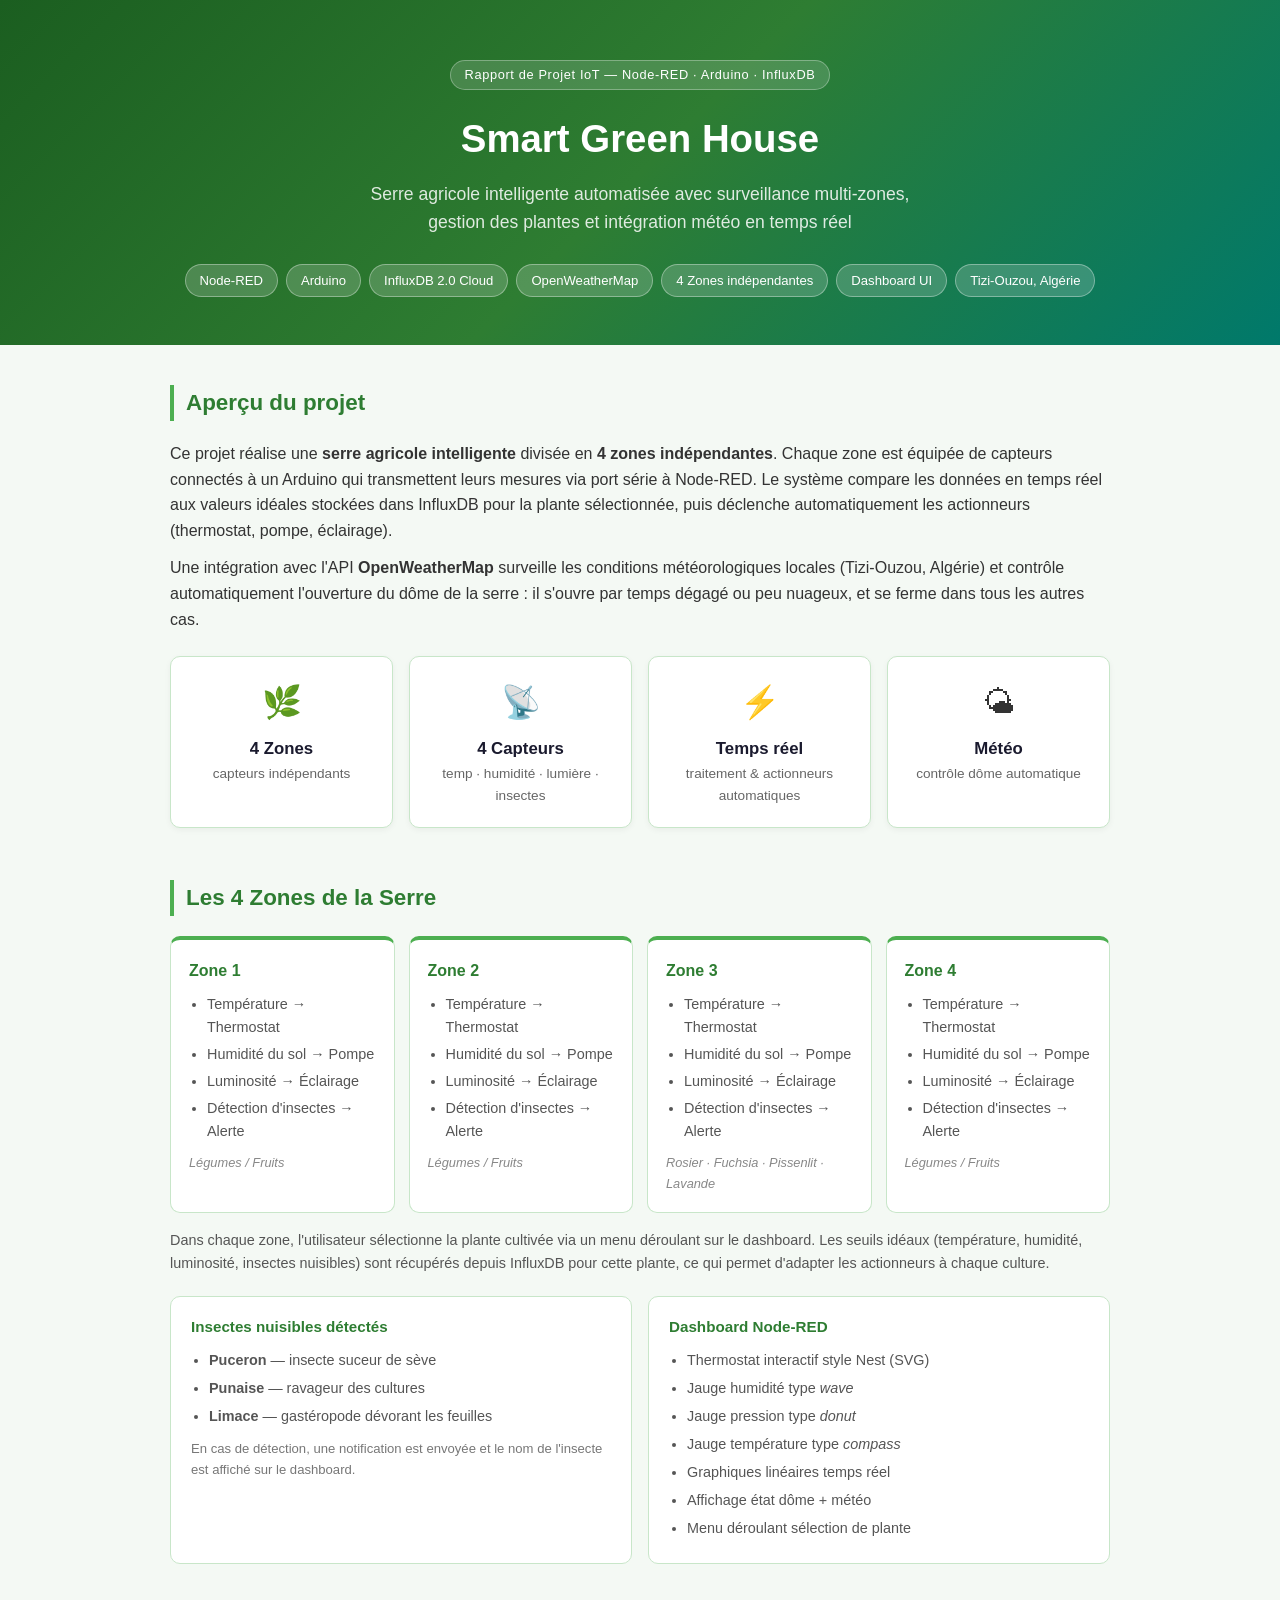
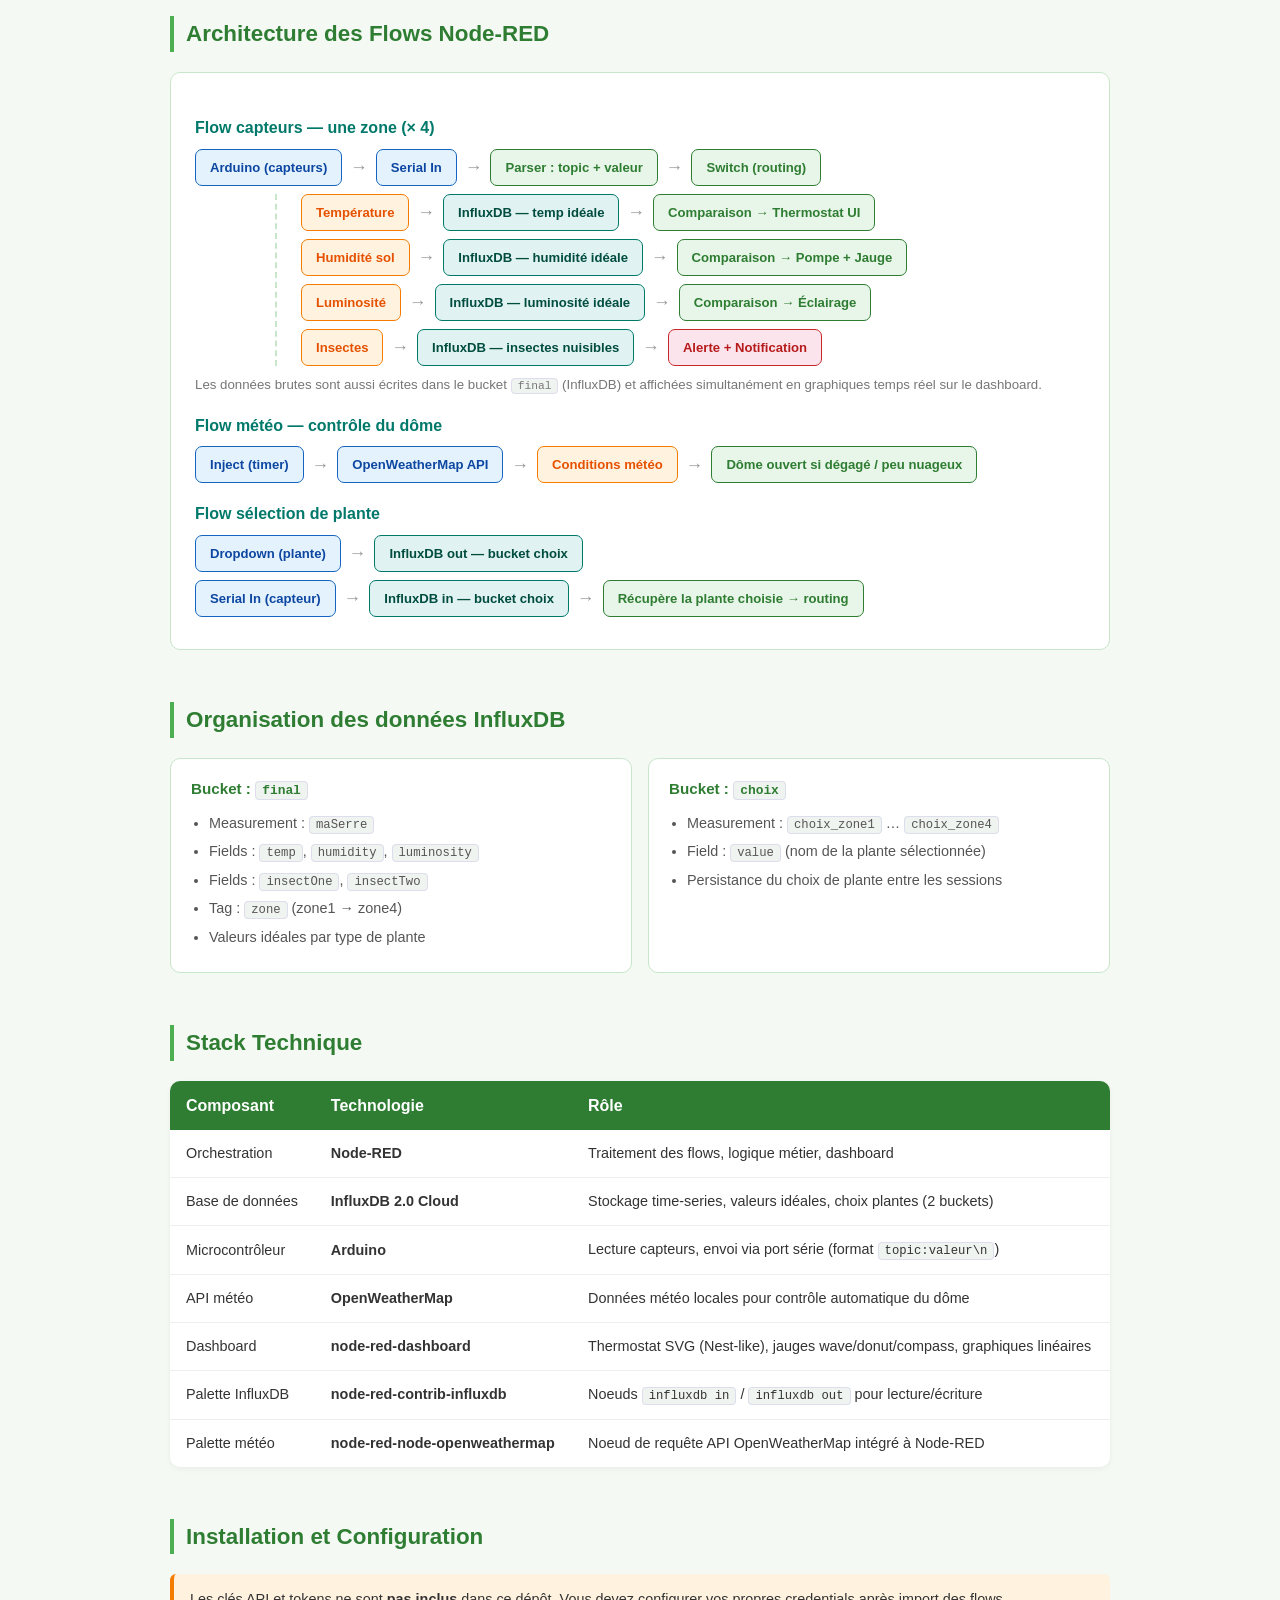
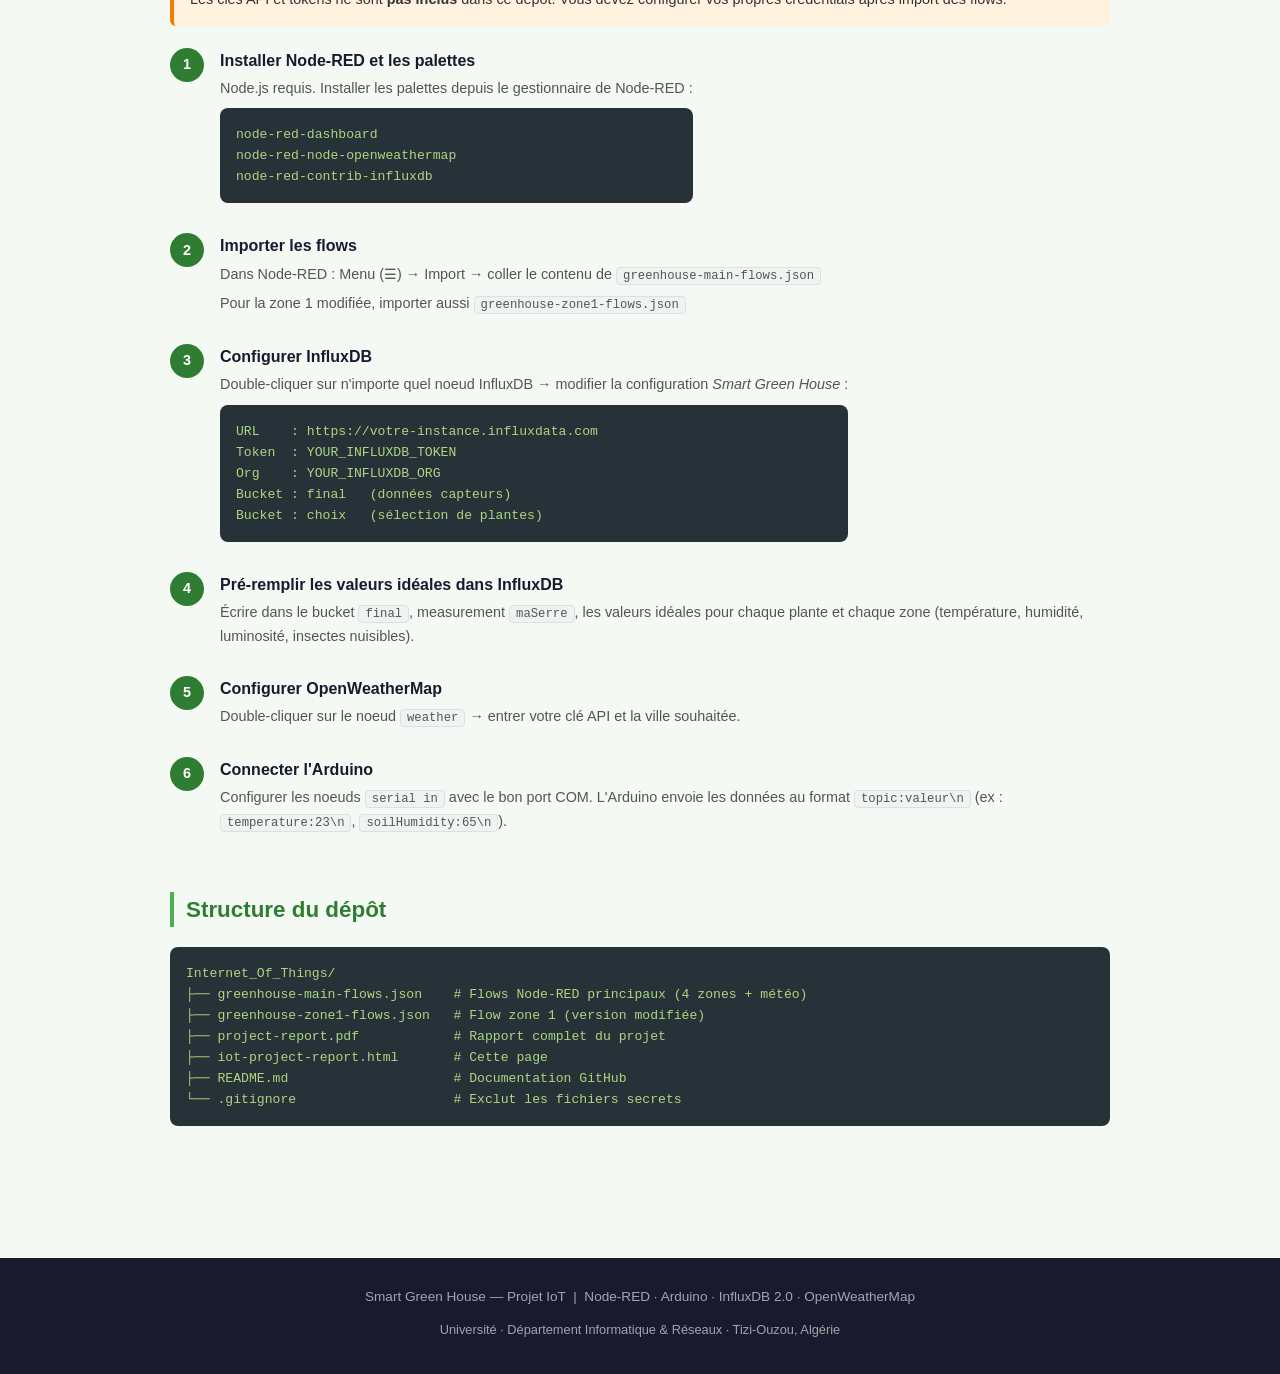
==== public/repports/iot-project-report.html @ a42345d1 "Modified the projects" ====
<!DOCTYPE html>
<html lang="fr">
<head>
  <meta charset="UTF-8" />
  <meta name="viewport" content="width=device-width, initial-scale=1.0" />
  <title>Smart Green House — Rapport de Projet IoT</title>
  <style>
    :root {
      --green:       #2e7d32;
      --green-light: #4caf50;
      --green-pale:  #e8f5e9;
      --dark:        #1a1a2e;
      --text:        #333;
      --card-bg:     #fff;
      --border:      #c8e6c9;
      --accent:      #00796b;
    }
    * { box-sizing: border-box; margin: 0; padding: 0; }
    body {
      font-family: 'Segoe UI', sans-serif;
      background: #f4f9f4;
      color: var(--text);
      line-height: 1.6;
    }

    /* ── HERO ── */
    header {
      background: linear-gradient(135deg, #1b5e20 0%, #2e7d32 50%, #00796b 100%);
      color: #fff;
      padding: 60px 24px 48px;
      text-align: center;
    }
    header .badge {
      display: inline-block;
      background: rgba(255,255,255,.15);
      border: 1px solid rgba(255,255,255,.3);
      padding: 4px 14px;
      border-radius: 20px;
      font-size: .8rem;
      letter-spacing: .05em;
      margin-bottom: 18px;
    }
    header h1 { font-size: 2.4rem; font-weight: 700; margin-bottom: 10px; }
    header p  { font-size: 1.1rem; opacity: .85; max-width: 580px; margin: 0 auto 28px; }
    .tag-row { display: flex; flex-wrap: wrap; gap: 8px; justify-content: center; }
    .tag {
      background: rgba(255,255,255,.18);
      border: 1px solid rgba(255,255,255,.35);
      padding: 5px 14px;
      border-radius: 20px;
      font-size: .82rem;
    }

    /* ── LAYOUT ── */
    main { max-width: 980px; margin: 0 auto; padding: 40px 20px 80px; }
    section { margin-bottom: 52px; }
    h2 {
      font-size: 1.4rem;
      color: var(--green);
      border-left: 4px solid var(--green-light);
      padding-left: 12px;
      margin-bottom: 20px;
    }
    h3 { color: var(--accent); margin: 18px 0 8px; font-size: 1rem; }
    p  { margin-bottom: 12px; }
    code {
      background: #f0f4f0;
      border: 1px solid #dde;
      border-radius: 4px;
      padding: 1px 6px;
      font-size: .85em;
      font-family: 'Consolas', monospace;
    }

    /* ── CARDS ── */
    .card-grid {
      display: grid;
      grid-template-columns: repeat(auto-fit, minmax(200px, 1fr));
      gap: 16px;
    }
    .card {
      background: var(--card-bg);
      border: 1px solid var(--border);
      border-radius: 10px;
      padding: 20px 16px;
      text-align: center;
      box-shadow: 0 2px 6px rgba(0,0,0,.05);
    }
    .card .icon  { font-size: 2rem; margin-bottom: 8px; }
    .card .label { font-size: .85rem; color: #666; }
    .card .value { font-size: 1.05rem; font-weight: 600; color: var(--dark); }

    /* ── ZONES ── */
    .zone-grid {
      display: grid;
      grid-template-columns: repeat(auto-fit, minmax(210px, 1fr));
      gap: 14px;
    }
    .zone {
      background: var(--card-bg);
      border: 1px solid var(--border);
      border-radius: 10px;
      padding: 18px;
      border-top: 4px solid var(--green-light);
    }
    .zone h4 { color: var(--green); margin-bottom: 10px; font-size: 1rem; }
    .zone ul  { padding-left: 18px; font-size: .9rem; color: #555; }
    .zone li  { margin-bottom: 4px; }
    .zone .plants {
      margin-top: 10px;
      font-size: .8rem;
      color: #888;
      font-style: italic;
    }

    /* ── TWO-COL ── */
    .two-col {
      display: grid;
      grid-template-columns: 1fr 1fr;
      gap: 16px;
    }
    @media (max-width: 620px) { .two-col { grid-template-columns: 1fr; } }

    /* ── INFO BOX ── */
    .info-box {
      background: var(--card-bg);
      border: 1px solid var(--border);
      border-radius: 10px;
      padding: 18px 20px;
    }
    .info-box h4 { color: var(--green); margin-bottom: 10px; font-size: .95rem; font-weight: 700; }
    .info-box ul  { padding-left: 18px; font-size: .9rem; color: #555; }
    .info-box li  { margin-bottom: 5px; }

    /* ── TECH TABLE ── */
    table {
      width: 100%;
      border-collapse: collapse;
      background: var(--card-bg);
      border-radius: 10px;
      overflow: hidden;
      box-shadow: 0 2px 6px rgba(0,0,0,.05);
    }
    th {
      background: var(--green);
      color: #fff;
      padding: 12px 16px;
      text-align: left;
      font-weight: 600;
    }
    td { padding: 12px 16px; border-bottom: 1px solid #eee; font-size: .9rem; }
    tr:last-child td { border-bottom: none; }
    tr:hover td { background: var(--green-pale); }

    /* ── FLOW DIAGRAM ── */
    .flow {
      background: var(--card-bg);
      border: 1px solid var(--border);
      border-radius: 10px;
      padding: 24px;
      overflow-x: auto;
    }
    .flow-row {
      display: flex;
      align-items: center;
      margin-bottom: 8px;
      flex-wrap: wrap;
      gap: 0;
    }
    .flow-box {
      background: var(--green-pale);
      border: 1.5px solid var(--green);
      border-radius: 7px;
      padding: 7px 14px;
      font-size: .82rem;
      font-weight: 600;
      color: var(--green);
      white-space: nowrap;
    }
    .flow-box.orange { background: #fff3e0; border-color: #f57c00; color: #e65100; }
    .flow-box.blue   { background: #e3f2fd; border-color: #1565c0; color: #0d47a1; }
    .flow-box.teal   { background: #e0f2f1; border-color: #00796b; color: #004d40; }
    .flow-box.red    { background: #fce4ec; border-color: #c62828; color: #b71c1c; }
    .arrow { padding: 0 8px; color: #999; font-size: 1.1rem; }
    .branch-block {
      padding-left: 24px;
      border-left: 2px dashed #c8e6c9;
      margin: 6px 0 6px 80px;
    }

    /* ── SETUP STEPS ── */
    .steps { }
    .step {
      display: flex;
      gap: 16px;
      margin-bottom: 22px;
      align-items: flex-start;
    }
    .step-num {
      background: var(--green);
      color: #fff;
      min-width: 34px;
      height: 34px;
      border-radius: 50%;
      display: flex;
      align-items: center;
      justify-content: center;
      font-weight: 700;
      font-size: .9rem;
      flex-shrink: 0;
    }
    .step-content h4 { margin-bottom: 4px; color: var(--dark); }
    .step-content p  { font-size: .9rem; color: #555; margin: 0 0 6px; }

    /* ── CODE BLOCK ── */
    pre {
      background: #263238;
      color: #aed581;
      border-radius: 8px;
      padding: 16px;
      font-size: .82rem;
      overflow-x: auto;
      margin: 8px 0;
      font-family: 'Consolas', monospace;
    }

    /* ── ALERT ── */
    .alert {
      background: #fff3e0;
      border-left: 4px solid #f57c00;
      border-radius: 6px;
      padding: 14px 16px;
      font-size: .9rem;
      margin-bottom: 22px;
    }

    /* ── FOOTER ── */
    footer {
      background: var(--dark);
      color: rgba(255,255,255,.6);
      text-align: center;
      padding: 28px;
      font-size: .85rem;
    }
  </style>
</head>
<body>

<!-- ════════════════════ HERO ════════════════════ -->
<header>
  <div class="badge">Rapport de Projet IoT — Node-RED · Arduino · InfluxDB</div>
  <h1>Smart Green House</h1>
  <p>Serre agricole intelligente automatisée avec surveillance multi-zones, gestion des plantes et intégration météo en temps réel</p>
  <div class="tag-row">
    <span class="tag">Node-RED</span>
    <span class="tag">Arduino</span>
    <span class="tag">InfluxDB 2.0 Cloud</span>
    <span class="tag">OpenWeatherMap</span>
    <span class="tag">4 Zones indépendantes</span>
    <span class="tag">Dashboard UI</span>
    <span class="tag">Tizi-Ouzou, Algérie</span>
  </div>
</header>

<main>

  <!-- ════════════════════ APERÇU ════════════════════ -->
  <section>
    <h2>Aperçu du projet</h2>
    <p>
      Ce projet réalise une <strong>serre agricole intelligente</strong> divisée en <strong>4 zones indépendantes</strong>.
      Chaque zone est équipée de capteurs connectés à un Arduino qui transmettent leurs mesures via port série à Node-RED.
      Le système compare les données en temps réel aux valeurs idéales stockées dans InfluxDB pour la plante sélectionnée,
      puis déclenche automatiquement les actionneurs (thermostat, pompe, éclairage).
    </p>
    <p>
      Une intégration avec l'API <strong>OpenWeatherMap</strong> surveille les conditions météorologiques locales
      (Tizi-Ouzou, Algérie) et contrôle automatiquement l'ouverture du dôme de la serre :
      il s'ouvre par temps dégagé ou peu nuageux, et se ferme dans tous les autres cas.
    </p>

    <div class="card-grid" style="margin-top:24px">
      <div class="card">
        <div class="icon">🌿</div>
        <div class="value">4 Zones</div>
        <div class="label">capteurs indépendants</div>
      </div>
      <div class="card">
        <div class="icon">📡</div>
        <div class="value">4 Capteurs</div>
        <div class="label">temp · humidité · lumière · insectes</div>
      </div>
      <div class="card">
        <div class="icon">⚡</div>
        <div class="value">Temps réel</div>
        <div class="label">traitement & actionneurs automatiques</div>
      </div>
      <div class="card">
        <div class="icon">🌤</div>
        <div class="value">Météo</div>
        <div class="label">contrôle dôme automatique</div>
      </div>
    </div>
  </section>

  <!-- ════════════════════ ZONES ════════════════════ -->
  <section>
    <h2>Les 4 Zones de la Serre</h2>
    <div class="zone-grid">
      <div class="zone">
        <h4>Zone 1</h4>
        <ul>
          <li>Température → Thermostat</li>
          <li>Humidité du sol → Pompe</li>
          <li>Luminosité → Éclairage</li>
          <li>Détection d'insectes → Alerte</li>
        </ul>
        <div class="plants">Légumes / Fruits</div>
      </div>
      <div class="zone">
        <h4>Zone 2</h4>
        <ul>
          <li>Température → Thermostat</li>
          <li>Humidité du sol → Pompe</li>
          <li>Luminosité → Éclairage</li>
          <li>Détection d'insectes → Alerte</li>
        </ul>
        <div class="plants">Légumes / Fruits</div>
      </div>
      <div class="zone">
        <h4>Zone 3</h4>
        <ul>
          <li>Température → Thermostat</li>
          <li>Humidité du sol → Pompe</li>
          <li>Luminosité → Éclairage</li>
          <li>Détection d'insectes → Alerte</li>
        </ul>
        <div class="plants">Rosier · Fuchsia · Pissenlit · Lavande</div>
      </div>
      <div class="zone">
        <h4>Zone 4</h4>
        <ul>
          <li>Température → Thermostat</li>
          <li>Humidité du sol → Pompe</li>
          <li>Luminosité → Éclairage</li>
          <li>Détection d'insectes → Alerte</li>
        </ul>
        <div class="plants">Légumes / Fruits</div>
      </div>
    </div>
    <p style="margin-top:16px; font-size:.9rem; color:#555;">
      Dans chaque zone, l'utilisateur sélectionne la plante cultivée via un menu déroulant sur le dashboard.
      Les seuils idéaux (température, humidité, luminosité, insectes nuisibles) sont récupérés depuis
      InfluxDB pour cette plante, ce qui permet d'adapter les actionneurs à chaque culture.
    </p>

    <!-- Insectes + Dashboard -->
    <div class="two-col" style="margin-top:20px">
      <div class="info-box">
        <h4>Insectes nuisibles détectés</h4>
        <ul>
          <li><strong>Puceron</strong> — insecte suceur de sève</li>
          <li><strong>Punaise</strong> — ravageur des cultures</li>
          <li><strong>Limace</strong> — gastéropode dévorant les feuilles</li>
        </ul>
        <p style="margin-top:10px; font-size:.82rem; color:#777;">
          En cas de détection, une notification est envoyée et le nom de l'insecte est affiché sur le dashboard.
        </p>
      </div>
      <div class="info-box">
        <h4>Dashboard Node-RED</h4>
        <ul>
          <li>Thermostat interactif style Nest (SVG)</li>
          <li>Jauge humidité type <em>wave</em></li>
          <li>Jauge pression type <em>donut</em></li>
          <li>Jauge température type <em>compass</em></li>
          <li>Graphiques linéaires temps réel</li>
          <li>Affichage état dôme + météo</li>
          <li>Menu déroulant sélection de plante</li>
        </ul>
      </div>
    </div>
  </section>

  <!-- ════════════════════ ARCHITECTURE ════════════════════ -->
  <section>
    <h2>Architecture des Flows Node-RED</h2>
    <div class="flow">

      <h3>Flow capteurs — une zone (× 4)</h3>
      <div class="flow-row">
        <div class="flow-box blue">Arduino (capteurs)</div>
        <span class="arrow">→</span>
        <div class="flow-box blue">Serial In</div>
        <span class="arrow">→</span>
        <div class="flow-box">Parser : topic + valeur</div>
        <span class="arrow">→</span>
        <div class="flow-box">Switch (routing)</div>
      </div>

      <div class="branch-block">
        <div class="flow-row">
          <div class="flow-box orange">Température</div>
          <span class="arrow">→</span>
          <div class="flow-box teal">InfluxDB — temp idéale</div>
          <span class="arrow">→</span>
          <div class="flow-box">Comparaison → Thermostat UI</div>
        </div>
        <div class="flow-row">
          <div class="flow-box orange">Humidité sol</div>
          <span class="arrow">→</span>
          <div class="flow-box teal">InfluxDB — humidité idéale</div>
          <span class="arrow">→</span>
          <div class="flow-box">Comparaison → Pompe + Jauge</div>
        </div>
        <div class="flow-row">
          <div class="flow-box orange">Luminosité</div>
          <span class="arrow">→</span>
          <div class="flow-box teal">InfluxDB — luminosité idéale</div>
          <span class="arrow">→</span>
          <div class="flow-box">Comparaison → Éclairage</div>
        </div>
        <div class="flow-row">
          <div class="flow-box orange">Insectes</div>
          <span class="arrow">→</span>
          <div class="flow-box teal">InfluxDB — insectes nuisibles</div>
          <span class="arrow">→</span>
          <div class="flow-box red">Alerte + Notification</div>
        </div>
      </div>

      <p style="font-size:.83rem; color:#777; margin: 8px 0 18px 0;">
        Les données brutes sont aussi écrites dans le bucket <code>final</code> (InfluxDB) et affichées
        simultanément en graphiques temps réel sur le dashboard.
      </p>

      <h3>Flow météo — contrôle du dôme</h3>
      <div class="flow-row">
        <div class="flow-box blue">Inject (timer)</div>
        <span class="arrow">→</span>
        <div class="flow-box blue">OpenWeatherMap API</div>
        <span class="arrow">→</span>
        <div class="flow-box orange">Conditions météo</div>
        <span class="arrow">→</span>
        <div class="flow-box">Dôme ouvert si dégagé / peu nuageux</div>
      </div>

      <h3 style="margin-top:18px">Flow sélection de plante</h3>
      <div class="flow-row">
        <div class="flow-box blue">Dropdown (plante)</div>
        <span class="arrow">→</span>
        <div class="flow-box teal">InfluxDB out — bucket choix</div>
      </div>
      <div class="flow-row" style="margin-top:6px">
        <div class="flow-box blue">Serial In (capteur)</div>
        <span class="arrow">→</span>
        <div class="flow-box teal">InfluxDB in — bucket choix</div>
        <span class="arrow">→</span>
        <div class="flow-box">Récupère la plante choisie → routing</div>
      </div>
    </div>
  </section>

  <!-- ════════════════════ INFLUXDB ════════════════════ -->
  <section>
    <h2>Organisation des données InfluxDB</h2>
    <div class="two-col">
      <div class="info-box">
        <h4>Bucket : <code>final</code></h4>
        <ul>
          <li>Measurement : <code>maSerre</code></li>
          <li>Fields : <code>temp</code>, <code>humidity</code>, <code>luminosity</code></li>
          <li>Fields : <code>insectOne</code>, <code>insectTwo</code></li>
          <li>Tag : <code>zone</code> (zone1 → zone4)</li>
          <li>Valeurs idéales par type de plante</li>
        </ul>
      </div>
      <div class="info-box">
        <h4>Bucket : <code>choix</code></h4>
        <ul>
          <li>Measurement : <code>choix_zone1</code> … <code>choix_zone4</code></li>
          <li>Field : <code>value</code> (nom de la plante sélectionnée)</li>
          <li>Persistance du choix de plante entre les sessions</li>
        </ul>
      </div>
    </div>
  </section>

  <!-- ════════════════════ STACK ════════════════════ -->
  <section>
    <h2>Stack Technique</h2>
    <table>
      <thead>
        <tr><th>Composant</th><th>Technologie</th><th>Rôle</th></tr>
      </thead>
      <tbody>
        <tr>
          <td>Orchestration</td>
          <td><strong>Node-RED</strong></td>
          <td>Traitement des flows, logique métier, dashboard</td>
        </tr>
        <tr>
          <td>Base de données</td>
          <td><strong>InfluxDB 2.0 Cloud</strong></td>
          <td>Stockage time-series, valeurs idéales, choix plantes (2 buckets)</td>
        </tr>
        <tr>
          <td>Microcontrôleur</td>
          <td><strong>Arduino</strong></td>
          <td>Lecture capteurs, envoi via port série (format <code>topic:valeur\n</code>)</td>
        </tr>
        <tr>
          <td>API météo</td>
          <td><strong>OpenWeatherMap</strong></td>
          <td>Données météo locales pour contrôle automatique du dôme</td>
        </tr>
        <tr>
          <td>Dashboard</td>
          <td><strong>node-red-dashboard</strong></td>
          <td>Thermostat SVG (Nest-like), jauges wave/donut/compass, graphiques linéaires</td>
        </tr>
        <tr>
          <td>Palette InfluxDB</td>
          <td><strong>node-red-contrib-influxdb</strong></td>
          <td>Noeuds <code>influxdb in</code> / <code>influxdb out</code> pour lecture/écriture</td>
        </tr>
        <tr>
          <td>Palette météo</td>
          <td><strong>node-red-node-openweathermap</strong></td>
          <td>Noeud de requête API OpenWeatherMap intégré à Node-RED</td>
        </tr>
      </tbody>
    </table>
  </section>

  <!-- ════════════════════ INSTALLATION ════════════════════ -->
  <section>
    <h2>Installation et Configuration</h2>

    <div class="alert">
      Les clés API et tokens ne sont <strong>pas inclus</strong> dans ce dépôt.
      Vous devez configurer vos propres credentials après import des flows.
    </div>

    <div class="steps">
      <div class="step">
        <div class="step-num">1</div>
        <div class="step-content">
          <h4>Installer Node-RED et les palettes</h4>
          <p>Node.js requis. Installer les palettes depuis le gestionnaire de Node-RED :</p>
          <pre>node-red-dashboard
node-red-node-openweathermap
node-red-contrib-influxdb</pre>
        </div>
      </div>
      <div class="step">
        <div class="step-num">2</div>
        <div class="step-content">
          <h4>Importer les flows</h4>
          <p>Dans Node-RED : Menu (☰) → Import → coller le contenu de <code>greenhouse-main-flows.json</code></p>
          <p>Pour la zone 1 modifiée, importer aussi <code>greenhouse-zone1-flows.json</code></p>
        </div>
      </div>
      <div class="step">
        <div class="step-num">3</div>
        <div class="step-content">
          <h4>Configurer InfluxDB</h4>
          <p>Double-cliquer sur n'importe quel noeud InfluxDB → modifier la configuration <em>Smart Green House</em> :</p>
          <pre>URL    : https://votre-instance.influxdata.com
Token  : YOUR_INFLUXDB_TOKEN
Org    : YOUR_INFLUXDB_ORG
Bucket : final   (données capteurs)
Bucket : choix   (sélection de plantes)</pre>
        </div>
      </div>
      <div class="step">
        <div class="step-num">4</div>
        <div class="step-content">
          <h4>Pré-remplir les valeurs idéales dans InfluxDB</h4>
          <p>
            Écrire dans le bucket <code>final</code>, measurement <code>maSerre</code>, les valeurs idéales
            pour chaque plante et chaque zone (température, humidité, luminosité, insectes nuisibles).
          </p>
        </div>
      </div>
      <div class="step">
        <div class="step-num">5</div>
        <div class="step-content">
          <h4>Configurer OpenWeatherMap</h4>
          <p>Double-cliquer sur le noeud <code>weather</code> → entrer votre clé API et la ville souhaitée.</p>
        </div>
      </div>
      <div class="step">
        <div class="step-num">6</div>
        <div class="step-content">
          <h4>Connecter l'Arduino</h4>
          <p>
            Configurer les noeuds <code>serial in</code> avec le bon port COM.
            L'Arduino envoie les données au format <code>topic:valeur\n</code>
            (ex : <code>temperature:23\n</code>, <code>soilHumidity:65\n</code>).
          </p>
        </div>
      </div>
    </div>
  </section>

  <!-- ════════════════════ STRUCTURE ════════════════════ -->
  <section>
    <h2>Structure du dépôt</h2>
    <pre>Internet_Of_Things/
├── greenhouse-main-flows.json    # Flows Node-RED principaux (4 zones + météo)
├── greenhouse-zone1-flows.json   # Flow zone 1 (version modifiée)
├── project-report.pdf            # Rapport complet du projet
├── iot-project-report.html       # Cette page
├── README.md                     # Documentation GitHub
└── .gitignore                    # Exclut les fichiers secrets</pre>
  </section>

</main>

<!-- ════════════════════ FOOTER ════════════════════ -->
<footer>
  <p>Smart Green House — Projet IoT &nbsp;|&nbsp; Node-RED · Arduino · InfluxDB 2.0 · OpenWeatherMap</p>
  <p style="margin-top:6px; font-size:.8rem;">Université · Département Informatique &amp; Réseaux · Tizi-Ouzou, Algérie</p>
</footer>

</body>
</html>
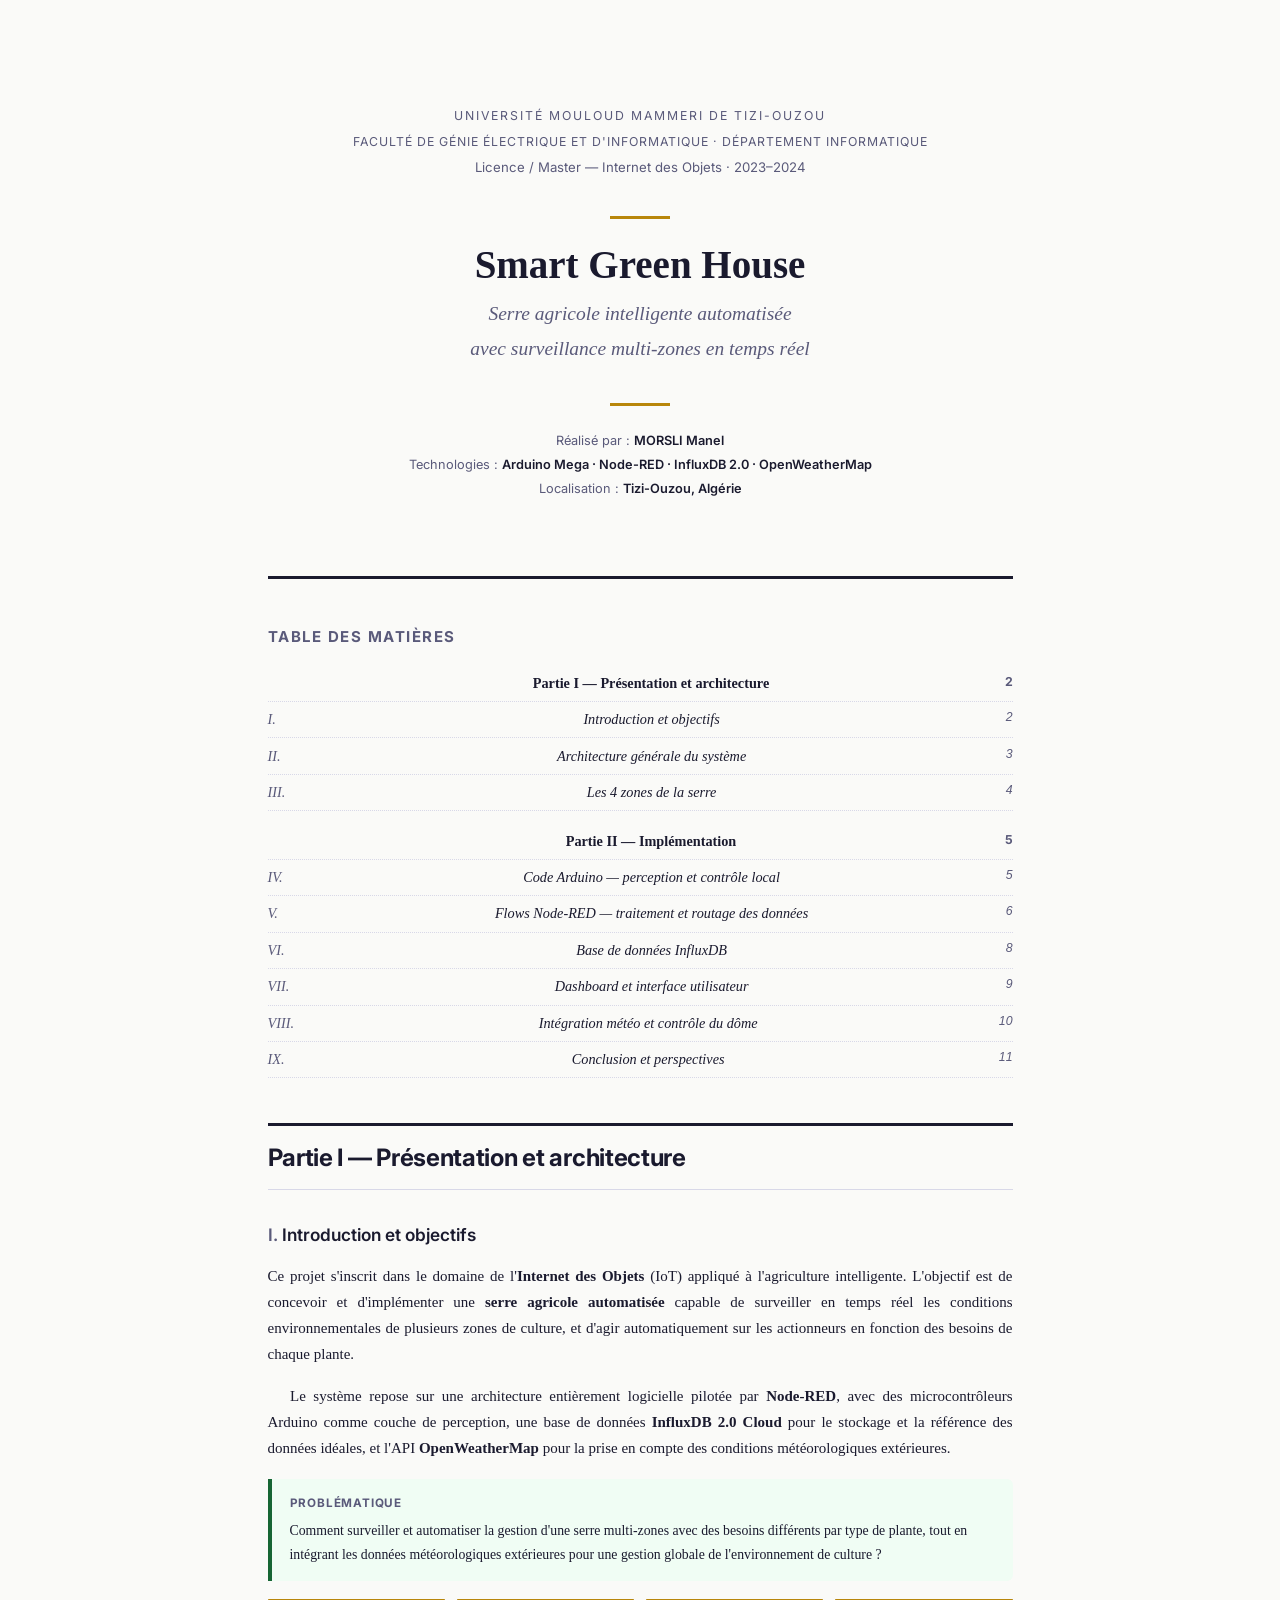
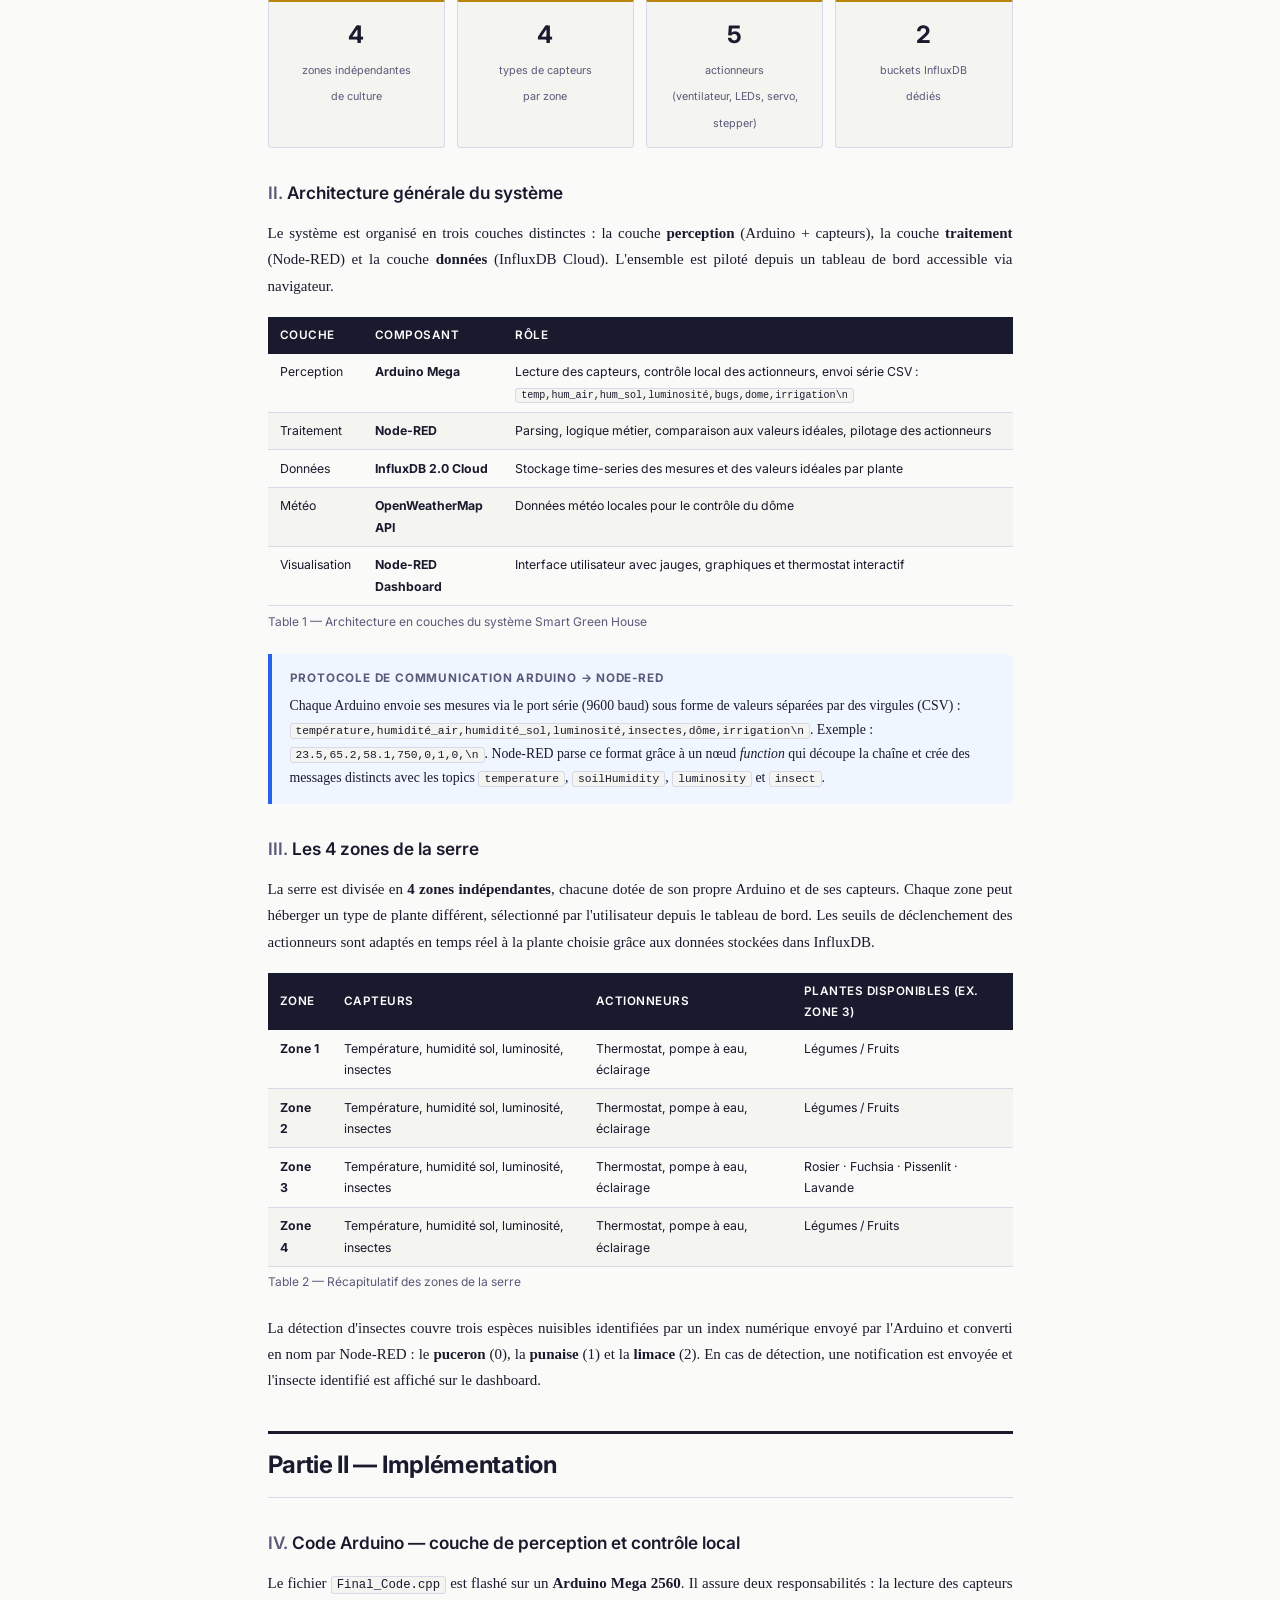
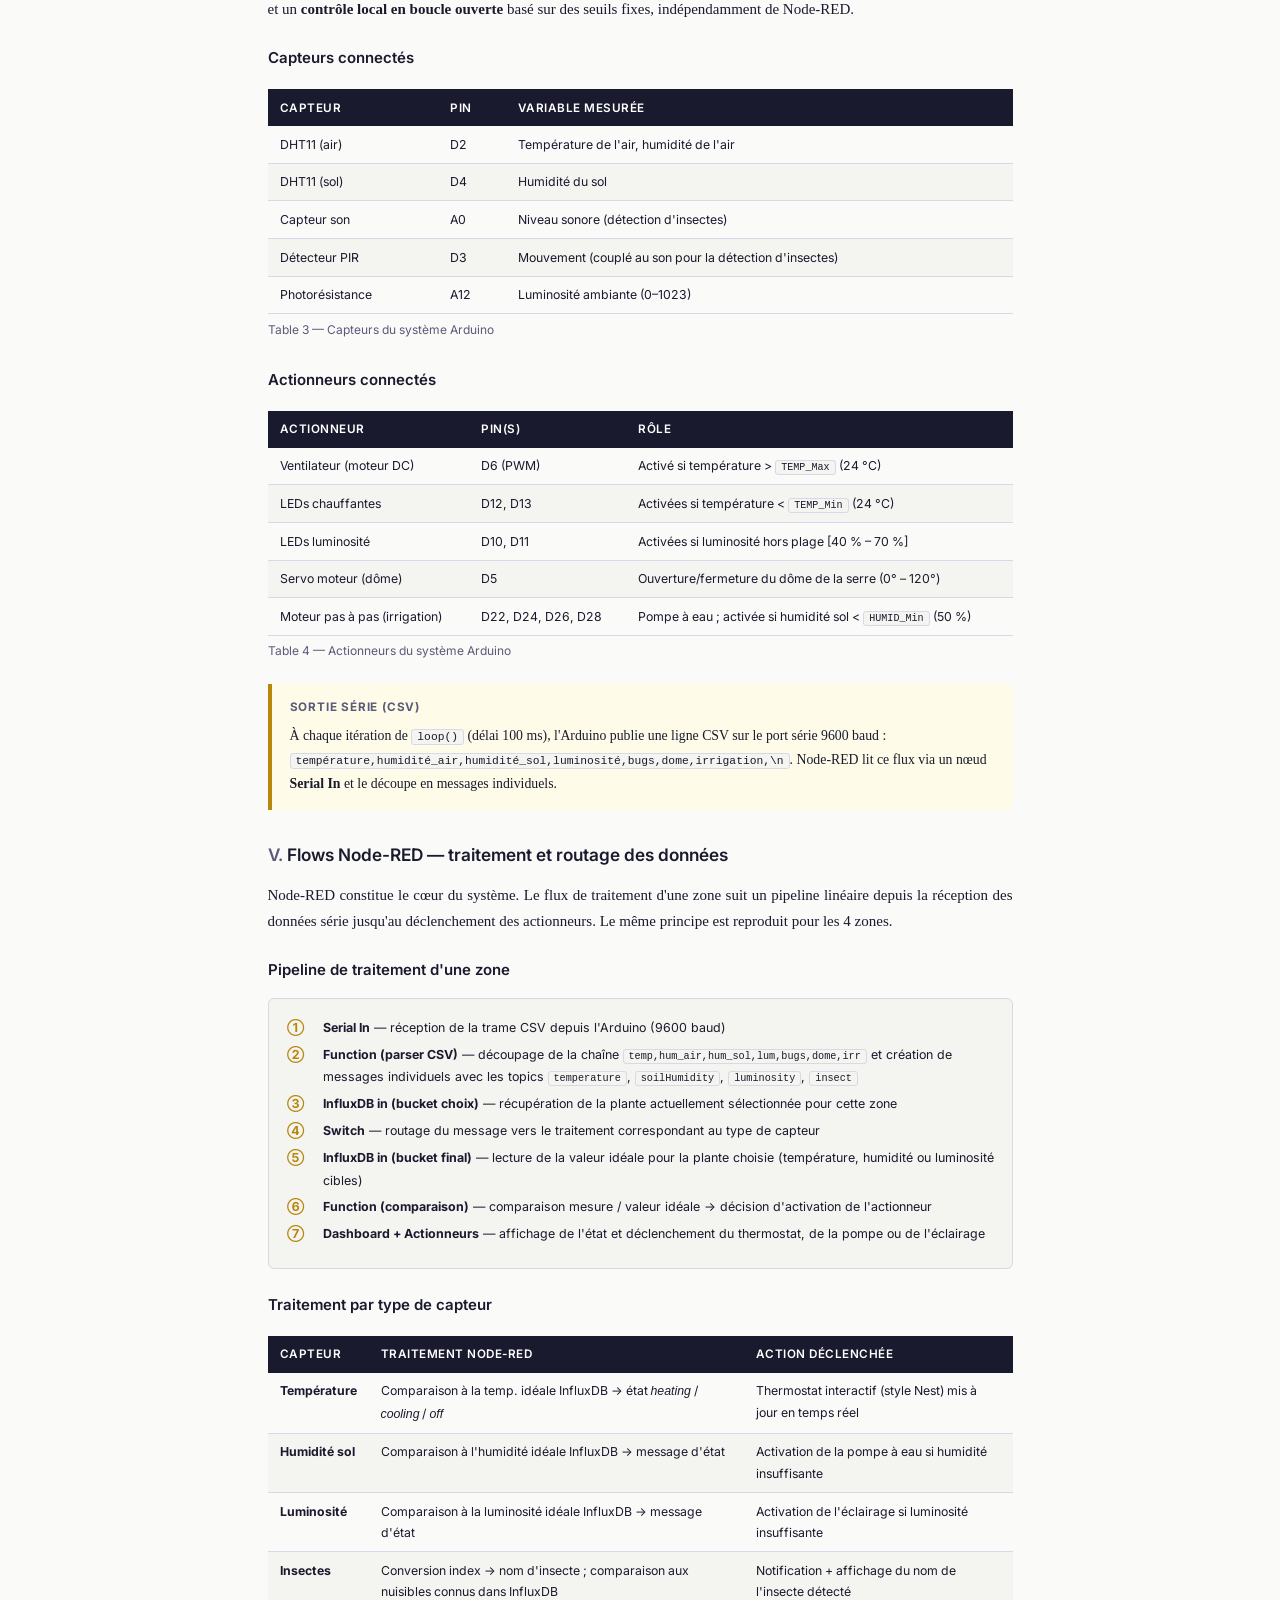
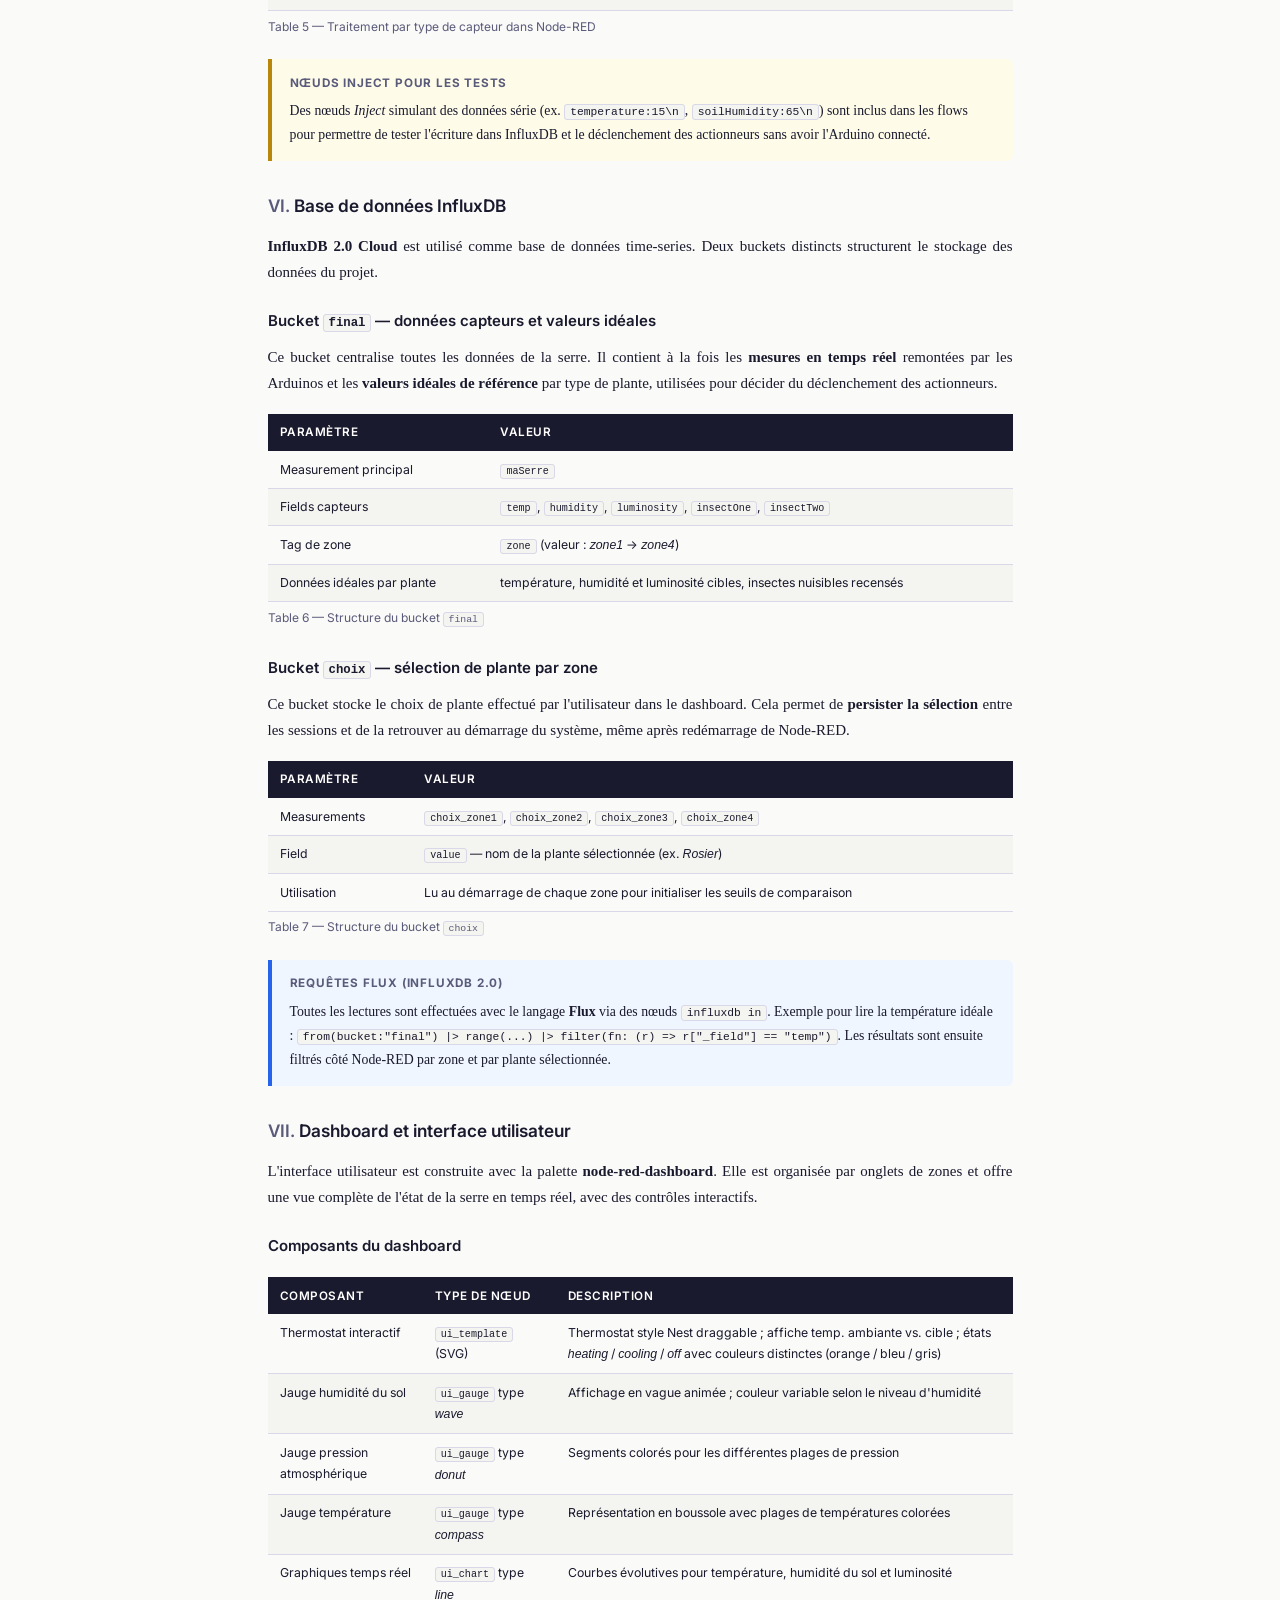
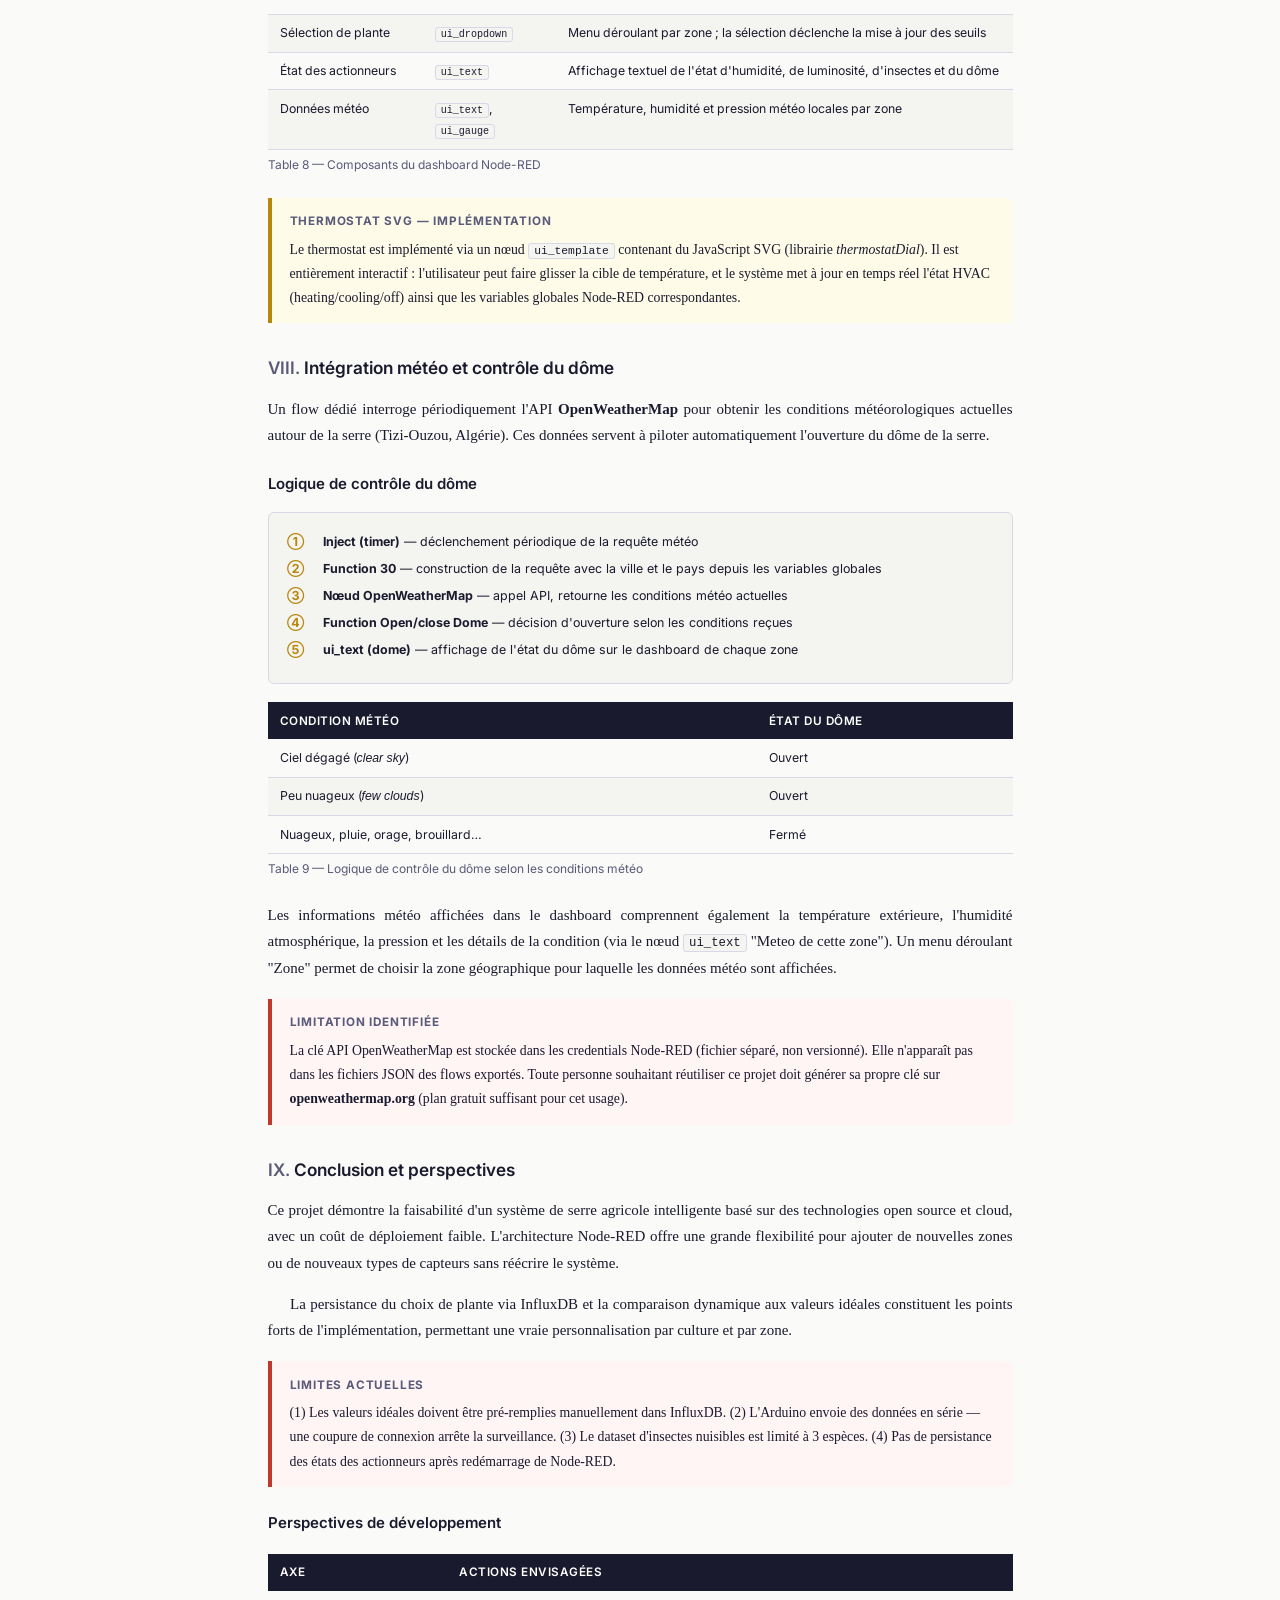
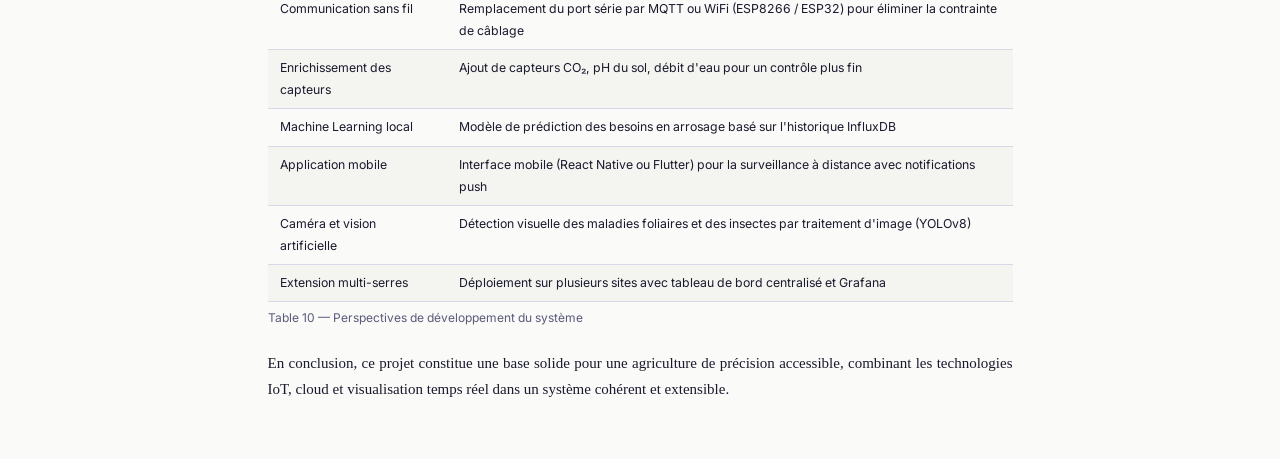
==== commit da99f551: "Added links" ====
--- a/public/repports/iot-project-report.html
+++ b/public/repports/iot-project-report.html
@@ -1,628 +1,661 @@
 <!DOCTYPE html>
 <html lang="fr">
 <head>
-  <meta charset="UTF-8" />
-  <meta name="viewport" content="width=device-width, initial-scale=1.0" />
-  <title>Smart Green House — Rapport de Projet IoT</title>
-  <style>
-    :root {
-      --green:       #2e7d32;
-      --green-light: #4caf50;
-      --green-pale:  #e8f5e9;
-      --dark:        #1a1a2e;
-      --text:        #333;
-      --card-bg:     #fff;
-      --border:      #c8e6c9;
-      --accent:      #00796b;
-    }
-    * { box-sizing: border-box; margin: 0; padding: 0; }
-    body {
-      font-family: 'Segoe UI', sans-serif;
-      background: #f4f9f4;
-      color: var(--text);
-      line-height: 1.6;
-    }
-
-    /* ── HERO ── */
-    header {
-      background: linear-gradient(135deg, #1b5e20 0%, #2e7d32 50%, #00796b 100%);
-      color: #fff;
-      padding: 60px 24px 48px;
-      text-align: center;
-    }
-    header .badge {
-      display: inline-block;
-      background: rgba(255,255,255,.15);
-      border: 1px solid rgba(255,255,255,.3);
-      padding: 4px 14px;
-      border-radius: 20px;
-      font-size: .8rem;
-      letter-spacing: .05em;
-      margin-bottom: 18px;
-    }
-    header h1 { font-size: 2.4rem; font-weight: 700; margin-bottom: 10px; }
-    header p  { font-size: 1.1rem; opacity: .85; max-width: 580px; margin: 0 auto 28px; }
-    .tag-row { display: flex; flex-wrap: wrap; gap: 8px; justify-content: center; }
-    .tag {
-      background: rgba(255,255,255,.18);
-      border: 1px solid rgba(255,255,255,.35);
-      padding: 5px 14px;
-      border-radius: 20px;
-      font-size: .82rem;
-    }
-
-    /* ── LAYOUT ── */
-    main { max-width: 980px; margin: 0 auto; padding: 40px 20px 80px; }
-    section { margin-bottom: 52px; }
-    h2 {
-      font-size: 1.4rem;
-      color: var(--green);
-      border-left: 4px solid var(--green-light);
-      padding-left: 12px;
-      margin-bottom: 20px;
-    }
-    h3 { color: var(--accent); margin: 18px 0 8px; font-size: 1rem; }
-    p  { margin-bottom: 12px; }
-    code {
-      background: #f0f4f0;
-      border: 1px solid #dde;
-      border-radius: 4px;
-      padding: 1px 6px;
-      font-size: .85em;
-      font-family: 'Consolas', monospace;
-    }
-
-    /* ── CARDS ── */
-    .card-grid {
-      display: grid;
-      grid-template-columns: repeat(auto-fit, minmax(200px, 1fr));
-      gap: 16px;
-    }
-    .card {
-      background: var(--card-bg);
-      border: 1px solid var(--border);
-      border-radius: 10px;
-      padding: 20px 16px;
-      text-align: center;
-      box-shadow: 0 2px 6px rgba(0,0,0,.05);
-    }
-    .card .icon  { font-size: 2rem; margin-bottom: 8px; }
-    .card .label { font-size: .85rem; color: #666; }
-    .card .value { font-size: 1.05rem; font-weight: 600; color: var(--dark); }
-
-    /* ── ZONES ── */
-    .zone-grid {
-      display: grid;
-      grid-template-columns: repeat(auto-fit, minmax(210px, 1fr));
-      gap: 14px;
-    }
-    .zone {
-      background: var(--card-bg);
-      border: 1px solid var(--border);
-      border-radius: 10px;
-      padding: 18px;
-      border-top: 4px solid var(--green-light);
-    }
-    .zone h4 { color: var(--green); margin-bottom: 10px; font-size: 1rem; }
-    .zone ul  { padding-left: 18px; font-size: .9rem; color: #555; }
-    .zone li  { margin-bottom: 4px; }
-    .zone .plants {
-      margin-top: 10px;
-      font-size: .8rem;
-      color: #888;
-      font-style: italic;
-    }
-
-    /* ── TWO-COL ── */
-    .two-col {
-      display: grid;
-      grid-template-columns: 1fr 1fr;
-      gap: 16px;
-    }
-    @media (max-width: 620px) { .two-col { grid-template-columns: 1fr; } }
-
-    /* ── INFO BOX ── */
-    .info-box {
-      background: var(--card-bg);
-      border: 1px solid var(--border);
-      border-radius: 10px;
-      padding: 18px 20px;
-    }
-    .info-box h4 { color: var(--green); margin-bottom: 10px; font-size: .95rem; font-weight: 700; }
-    .info-box ul  { padding-left: 18px; font-size: .9rem; color: #555; }
-    .info-box li  { margin-bottom: 5px; }
-
-    /* ── TECH TABLE ── */
-    table {
-      width: 100%;
-      border-collapse: collapse;
-      background: var(--card-bg);
-      border-radius: 10px;
-      overflow: hidden;
-      box-shadow: 0 2px 6px rgba(0,0,0,.05);
-    }
-    th {
-      background: var(--green);
-      color: #fff;
-      padding: 12px 16px;
-      text-align: left;
-      font-weight: 600;
-    }
-    td { padding: 12px 16px; border-bottom: 1px solid #eee; font-size: .9rem; }
-    tr:last-child td { border-bottom: none; }
-    tr:hover td { background: var(--green-pale); }
-
-    /* ── FLOW DIAGRAM ── */
-    .flow {
-      background: var(--card-bg);
-      border: 1px solid var(--border);
-      border-radius: 10px;
-      padding: 24px;
-      overflow-x: auto;
-    }
-    .flow-row {
-      display: flex;
-      align-items: center;
-      margin-bottom: 8px;
-      flex-wrap: wrap;
-      gap: 0;
-    }
-    .flow-box {
-      background: var(--green-pale);
-      border: 1.5px solid var(--green);
-      border-radius: 7px;
-      padding: 7px 14px;
-      font-size: .82rem;
-      font-weight: 600;
-      color: var(--green);
-      white-space: nowrap;
-    }
-    .flow-box.orange { background: #fff3e0; border-color: #f57c00; color: #e65100; }
-    .flow-box.blue   { background: #e3f2fd; border-color: #1565c0; color: #0d47a1; }
-    .flow-box.teal   { background: #e0f2f1; border-color: #00796b; color: #004d40; }
-    .flow-box.red    { background: #fce4ec; border-color: #c62828; color: #b71c1c; }
-    .arrow { padding: 0 8px; color: #999; font-size: 1.1rem; }
-    .branch-block {
-      padding-left: 24px;
-      border-left: 2px dashed #c8e6c9;
-      margin: 6px 0 6px 80px;
-    }
-
-    /* ── SETUP STEPS ── */
-    .steps { }
-    .step {
-      display: flex;
-      gap: 16px;
-      margin-bottom: 22px;
-      align-items: flex-start;
-    }
-    .step-num {
-      background: var(--green);
-      color: #fff;
-      min-width: 34px;
-      height: 34px;
-      border-radius: 50%;
-      display: flex;
-      align-items: center;
-      justify-content: center;
-      font-weight: 700;
-      font-size: .9rem;
-      flex-shrink: 0;
-    }
-    .step-content h4 { margin-bottom: 4px; color: var(--dark); }
-    .step-content p  { font-size: .9rem; color: #555; margin: 0 0 6px; }
-
-    /* ── CODE BLOCK ── */
-    pre {
-      background: #263238;
-      color: #aed581;
-      border-radius: 8px;
-      padding: 16px;
-      font-size: .82rem;
-      overflow-x: auto;
-      margin: 8px 0;
-      font-family: 'Consolas', monospace;
-    }
-
-    /* ── ALERT ── */
-    .alert {
-      background: #fff3e0;
-      border-left: 4px solid #f57c00;
-      border-radius: 6px;
-      padding: 14px 16px;
-      font-size: .9rem;
-      margin-bottom: 22px;
-    }
-
-    /* ── FOOTER ── */
-    footer {
-      background: var(--dark);
-      color: rgba(255,255,255,.6);
-      text-align: center;
-      padding: 28px;
-      font-size: .85rem;
-    }
-  </style>
+<meta charset="UTF-8">
+<meta name="viewport" content="width=device-width, initial-scale=1.0">
+<title>Rapport — Smart Green House · Serre Intelligente IoT</title>
+<style>
+@import url('https://fonts.googleapis.com/css2?family=Crimson+Pro:ital,wght@0,400;0,600;0,700;1,400&family=Inter:wght@400;500;600;700&display=swap');
+
+*, *::before, *::after { box-sizing: border-box; margin: 0; padding: 0; }
+
+:root {
+  --ink:   #1a1a2e;
+  --muted: #5a5a7a;
+  --line:  #d8d8e8;
+  --accent:#8b5cf6;
+  --gold:  #b8860b;
+  --bg:    #fafaf8;
+  --card:  #f4f4f0;
+  --red:   #c0392b;
+  --blue:  #2563eb;
+  --green: #166534;
+}
+
+html { font-size: 15px; }
+
+body {
+  background: var(--bg);
+  color: var(--ink);
+  font-family: 'Crimson Pro', Georgia, serif;
+  line-height: 1.75;
+  max-width: 820px;
+  margin: 0 auto;
+  padding: 3rem 2.5rem;
+}
+
+@media print {
+  body { padding: 0; max-width: none; }
+  .no-print { display: none; }
+  .page-break { break-before: page; }
+  a { color: inherit; text-decoration: none; }
+}
+
+/* ── COVER ── */
+.cover {
+  text-align: center;
+  padding: 4rem 2rem 5rem;
+  border-bottom: 3px solid var(--ink);
+  margin-bottom: 3rem;
+}
+.cover .univ {
+  font-family: 'Inter', sans-serif;
+  font-size: .82rem;
+  text-transform: uppercase;
+  letter-spacing: 2px;
+  color: var(--muted);
+  margin-bottom: .3rem;
+}
+.cover .module {
+  font-family: 'Inter', sans-serif;
+  font-size: .88rem;
+  color: var(--muted);
+  margin-bottom: 2.5rem;
+}
+.cover .title {
+  font-size: 2.6rem;
+  font-weight: 700;
+  line-height: 1.2;
+  margin-bottom: .6rem;
+}
+.cover .subtitle {
+  font-size: 1.3rem;
+  font-weight: 400;
+  font-style: italic;
+  color: var(--muted);
+  margin-bottom: 2.5rem;
+}
+.cover .meta {
+  font-family: 'Inter', sans-serif;
+  font-size: .85rem;
+  color: var(--muted);
+  line-height: 1.9;
+}
+.cover .meta span { font-weight: 600; color: var(--ink); }
+.cover-rule { width: 60px; height: 3px; background: var(--gold); margin: 1.5rem auto; }
+
+/* ── TOC ── */
+.toc { margin-bottom: 3rem; }
+.toc h2 { font-family: 'Inter', sans-serif; font-size: 1rem; text-transform: uppercase; letter-spacing: 1.5px; color: var(--muted); margin-bottom: 1rem; }
+.toc ol { list-style: none; padding: 0; }
+.toc li { display: flex; justify-content: space-between; padding: .35rem 0; border-bottom: 1px dotted var(--line); font-size: .95rem; }
+.toc li .num { color: var(--muted); min-width: 2rem; }
+.toc li .page { color: var(--muted); font-family: 'Inter', sans-serif; font-size: .82rem; }
+.toc-part { font-weight: 700; margin-top: .6rem; }
+.toc-sub { padding-left: 1.5rem; font-style: italic; }
+
+/* ── HEADINGS ── */
+h1.part-title {
+  font-family: 'Inter', sans-serif;
+  font-size: 1.6rem;
+  font-weight: 700;
+  letter-spacing: -.3px;
+  border-top: 3px solid var(--ink);
+  border-bottom: 1px solid var(--line);
+  padding: .7rem 0;
+  margin: 2.5rem 0 1.5rem;
+}
+h2.section {
+  font-family: 'Inter', sans-serif;
+  font-size: 1.15rem;
+  font-weight: 600;
+  margin: 2rem 0 .8rem;
+  color: var(--ink);
+}
+h2.section::before {
+  content: attr(data-n) '. ';
+  color: var(--muted);
+}
+h2.section[data-n=""]::before { content: ''; }
+h3.subsection {
+  font-family: 'Inter', sans-serif;
+  font-size: 1rem;
+  font-weight: 600;
+  margin: 1.5rem 0 .6rem;
+  color: var(--ink);
+}
+
+/* ── BODY TEXT ── */
+p { margin-bottom: 1rem; font-size: 1rem; text-align: justify; }
+p + p { text-indent: 1.5em; }
+strong { font-weight: 700; }
+em { font-style: italic; }
+code {
+  font-family: 'Consolas', monospace;
+  font-size: .82em;
+  background: var(--card);
+  border: 1px solid var(--line);
+  border-radius: 3px;
+  padding: 1px 5px;
+}
+
+/* ── TABLES ── */
+table {
+  width: 100%;
+  border-collapse: collapse;
+  margin: 1.2rem 0;
+  font-family: 'Inter', sans-serif;
+  font-size: .82rem;
+}
+th {
+  background: var(--ink);
+  color: #fff;
+  text-align: left;
+  padding: .55rem .8rem;
+  font-weight: 600;
+  font-size: .78rem;
+  text-transform: uppercase;
+  letter-spacing: .5px;
+}
+td { padding: .5rem .8rem; border-bottom: 1px solid var(--line); vertical-align: top; }
+tr:nth-child(even) td { background: var(--card); }
+caption {
+  font-family: 'Inter', sans-serif;
+  font-size: .8rem;
+  color: var(--muted);
+  text-align: left;
+  padding: .3rem 0;
+  caption-side: bottom;
+}
+
+/* ── CALLOUTS ── */
+.callout {
+  border-left: 4px solid var(--gold);
+  background: #fefce8;
+  padding: .9rem 1.2rem;
+  border-radius: 0 6px 6px 0;
+  margin: 1.2rem 0;
+  font-size: .92rem;
+}
+.callout.info   { border-color: var(--blue);  background: #eff6ff; }
+.callout.def    { border-color: var(--green); background: #f0fdf4; }
+.callout.result { border-color: var(--red);   background: #fff5f5; }
+.callout .callout-title {
+  font-family: 'Inter', sans-serif;
+  font-weight: 700;
+  font-size: .78rem;
+  text-transform: uppercase;
+  letter-spacing: .8px;
+  margin-bottom: .4rem;
+  color: var(--muted);
+}
+
+/* ── METRICS ROW ── */
+.metrics-row {
+  display: flex;
+  flex-wrap: wrap;
+  gap: .8rem;
+  margin: 1.2rem 0;
+}
+.metric-box {
+  flex: 1 1 130px;
+  border: 1px solid var(--line);
+  border-top: 3px solid var(--gold);
+  background: var(--card);
+  border-radius: 0 0 4px 4px;
+  padding: .8rem 1rem;
+  text-align: center;
+}
+.metric-box .val {
+  font-family: 'Inter', sans-serif;
+  font-size: 1.6rem;
+  font-weight: 700;
+  color: var(--ink);
+  display: block;
+}
+.metric-box .lbl {
+  font-family: 'Inter', sans-serif;
+  font-size: .72rem;
+  color: var(--muted);
+  line-height: 1.4;
+}
+
+/* ── PIPELINE STEPS ── */
+.pipeline {
+  font-family: 'Inter', sans-serif;
+  font-size: .83rem;
+  line-height: 1.8;
+  background: var(--card);
+  padding: 1.2rem;
+  border-radius: 6px;
+  margin: 1rem 0;
+  border: 1px solid var(--line);
+}
+.pipeline .step { display: flex; gap: .8rem; margin-bottom: .3rem; }
+.pipeline .step .n { color: var(--gold); font-weight: 700; min-width: 1.6rem; }
+
+/* ── BIBLIO ── */
+.biblio { margin-left: 1.5rem; }
+.biblio li { margin-bottom: .6rem; font-size: .92rem; }
+
+.page-num { font-family: 'Inter', sans-serif; font-size: .75rem; color: var(--muted); }
+</style>
 </head>
 <body>
 
-<!-- ════════════════════ HERO ════════════════════ -->
-<header>
-  <div class="badge">Rapport de Projet IoT — Node-RED · Arduino · InfluxDB</div>
-  <h1>Smart Green House</h1>
-  <p>Serre agricole intelligente automatisée avec surveillance multi-zones, gestion des plantes et intégration météo en temps réel</p>
-  <div class="tag-row">
-    <span class="tag">Node-RED</span>
-    <span class="tag">Arduino</span>
-    <span class="tag">InfluxDB 2.0 Cloud</span>
-    <span class="tag">OpenWeatherMap</span>
-    <span class="tag">4 Zones indépendantes</span>
-    <span class="tag">Dashboard UI</span>
-    <span class="tag">Tizi-Ouzou, Algérie</span>
+<!-- ══════════════════════════════════════════════════════
+     COVER
+══════════════════════════════════════════════════════ -->
+<div class="cover">
+  <div class="univ">Université Mouloud Mammeri de Tizi-Ouzou</div>
+  <div class="univ" style="letter-spacing:1px;margin-bottom:.2rem">Faculté de Génie Électrique et d'Informatique · Département Informatique</div>
+  <div class="module">Licence / Master — Internet des Objets · 2023–2024</div>
+  <div class="cover-rule"></div>
+  <div class="title">Smart Green House</div>
+  <div class="subtitle">Serre agricole intelligente automatisée<br>avec surveillance multi-zones en temps réel</div>
+  <div class="cover-rule"></div>
+  <div class="meta">
+    Réalisé par : <span>MORSLI Manel</span><br>
+    Technologies : <span>Arduino Mega · Node-RED · InfluxDB 2.0 · OpenWeatherMap</span><br>
+    Localisation : <span>Tizi-Ouzou, Algérie</span>
   </div>
-</header>
-
-<main>
-
-  <!-- ════════════════════ APERÇU ════════════════════ -->
-  <section>
-    <h2>Aperçu du projet</h2>
-    <p>
-      Ce projet réalise une <strong>serre agricole intelligente</strong> divisée en <strong>4 zones indépendantes</strong>.
-      Chaque zone est équipée de capteurs connectés à un Arduino qui transmettent leurs mesures via port série à Node-RED.
-      Le système compare les données en temps réel aux valeurs idéales stockées dans InfluxDB pour la plante sélectionnée,
-      puis déclenche automatiquement les actionneurs (thermostat, pompe, éclairage).
-    </p>
-    <p>
-      Une intégration avec l'API <strong>OpenWeatherMap</strong> surveille les conditions météorologiques locales
-      (Tizi-Ouzou, Algérie) et contrôle automatiquement l'ouverture du dôme de la serre :
-      il s'ouvre par temps dégagé ou peu nuageux, et se ferme dans tous les autres cas.
-    </p>
-
-    <div class="card-grid" style="margin-top:24px">
-      <div class="card">
-        <div class="icon">🌿</div>
-        <div class="value">4 Zones</div>
-        <div class="label">capteurs indépendants</div>
-      </div>
-      <div class="card">
-        <div class="icon">📡</div>
-        <div class="value">4 Capteurs</div>
-        <div class="label">temp · humidité · lumière · insectes</div>
-      </div>
-      <div class="card">
-        <div class="icon">⚡</div>
-        <div class="value">Temps réel</div>
-        <div class="label">traitement & actionneurs automatiques</div>
-      </div>
-      <div class="card">
-        <div class="icon">🌤</div>
-        <div class="value">Météo</div>
-        <div class="label">contrôle dôme automatique</div>
-      </div>
-    </div>
-  </section>
-
-  <!-- ════════════════════ ZONES ════════════════════ -->
-  <section>
-    <h2>Les 4 Zones de la Serre</h2>
-    <div class="zone-grid">
-      <div class="zone">
-        <h4>Zone 1</h4>
-        <ul>
-          <li>Température → Thermostat</li>
-          <li>Humidité du sol → Pompe</li>
-          <li>Luminosité → Éclairage</li>
-          <li>Détection d'insectes → Alerte</li>
-        </ul>
-        <div class="plants">Légumes / Fruits</div>
-      </div>
-      <div class="zone">
-        <h4>Zone 2</h4>
-        <ul>
-          <li>Température → Thermostat</li>
-          <li>Humidité du sol → Pompe</li>
-          <li>Luminosité → Éclairage</li>
-          <li>Détection d'insectes → Alerte</li>
-        </ul>
-        <div class="plants">Légumes / Fruits</div>
-      </div>
-      <div class="zone">
-        <h4>Zone 3</h4>
-        <ul>
-          <li>Température → Thermostat</li>
-          <li>Humidité du sol → Pompe</li>
-          <li>Luminosité → Éclairage</li>
-          <li>Détection d'insectes → Alerte</li>
-        </ul>
-        <div class="plants">Rosier · Fuchsia · Pissenlit · Lavande</div>
-      </div>
-      <div class="zone">
-        <h4>Zone 4</h4>
-        <ul>
-          <li>Température → Thermostat</li>
-          <li>Humidité du sol → Pompe</li>
-          <li>Luminosité → Éclairage</li>
-          <li>Détection d'insectes → Alerte</li>
-        </ul>
-        <div class="plants">Légumes / Fruits</div>
-      </div>
-    </div>
-    <p style="margin-top:16px; font-size:.9rem; color:#555;">
-      Dans chaque zone, l'utilisateur sélectionne la plante cultivée via un menu déroulant sur le dashboard.
-      Les seuils idéaux (température, humidité, luminosité, insectes nuisibles) sont récupérés depuis
-      InfluxDB pour cette plante, ce qui permet d'adapter les actionneurs à chaque culture.
-    </p>
-
-    <!-- Insectes + Dashboard -->
-    <div class="two-col" style="margin-top:20px">
-      <div class="info-box">
-        <h4>Insectes nuisibles détectés</h4>
-        <ul>
-          <li><strong>Puceron</strong> — insecte suceur de sève</li>
-          <li><strong>Punaise</strong> — ravageur des cultures</li>
-          <li><strong>Limace</strong> — gastéropode dévorant les feuilles</li>
-        </ul>
-        <p style="margin-top:10px; font-size:.82rem; color:#777;">
-          En cas de détection, une notification est envoyée et le nom de l'insecte est affiché sur le dashboard.
-        </p>
-      </div>
-      <div class="info-box">
-        <h4>Dashboard Node-RED</h4>
-        <ul>
-          <li>Thermostat interactif style Nest (SVG)</li>
-          <li>Jauge humidité type <em>wave</em></li>
-          <li>Jauge pression type <em>donut</em></li>
-          <li>Jauge température type <em>compass</em></li>
-          <li>Graphiques linéaires temps réel</li>
-          <li>Affichage état dôme + météo</li>
-          <li>Menu déroulant sélection de plante</li>
-        </ul>
-      </div>
-    </div>
-  </section>
-
-  <!-- ════════════════════ ARCHITECTURE ════════════════════ -->
-  <section>
-    <h2>Architecture des Flows Node-RED</h2>
-    <div class="flow">
-
-      <h3>Flow capteurs — une zone (× 4)</h3>
-      <div class="flow-row">
-        <div class="flow-box blue">Arduino (capteurs)</div>
-        <span class="arrow">→</span>
-        <div class="flow-box blue">Serial In</div>
-        <span class="arrow">→</span>
-        <div class="flow-box">Parser : topic + valeur</div>
-        <span class="arrow">→</span>
-        <div class="flow-box">Switch (routing)</div>
-      </div>
-
-      <div class="branch-block">
-        <div class="flow-row">
-          <div class="flow-box orange">Température</div>
-          <span class="arrow">→</span>
-          <div class="flow-box teal">InfluxDB — temp idéale</div>
-          <span class="arrow">→</span>
-          <div class="flow-box">Comparaison → Thermostat UI</div>
-        </div>
-        <div class="flow-row">
-          <div class="flow-box orange">Humidité sol</div>
-          <span class="arrow">→</span>
-          <div class="flow-box teal">InfluxDB — humidité idéale</div>
-          <span class="arrow">→</span>
-          <div class="flow-box">Comparaison → Pompe + Jauge</div>
-        </div>
-        <div class="flow-row">
-          <div class="flow-box orange">Luminosité</div>
-          <span class="arrow">→</span>
-          <div class="flow-box teal">InfluxDB — luminosité idéale</div>
-          <span class="arrow">→</span>
-          <div class="flow-box">Comparaison → Éclairage</div>
-        </div>
-        <div class="flow-row">
-          <div class="flow-box orange">Insectes</div>
-          <span class="arrow">→</span>
-          <div class="flow-box teal">InfluxDB — insectes nuisibles</div>
-          <span class="arrow">→</span>
-          <div class="flow-box red">Alerte + Notification</div>
-        </div>
-      </div>
-
-      <p style="font-size:.83rem; color:#777; margin: 8px 0 18px 0;">
-        Les données brutes sont aussi écrites dans le bucket <code>final</code> (InfluxDB) et affichées
-        simultanément en graphiques temps réel sur le dashboard.
-      </p>
-
-      <h3>Flow météo — contrôle du dôme</h3>
-      <div class="flow-row">
-        <div class="flow-box blue">Inject (timer)</div>
-        <span class="arrow">→</span>
-        <div class="flow-box blue">OpenWeatherMap API</div>
-        <span class="arrow">→</span>
-        <div class="flow-box orange">Conditions météo</div>
-        <span class="arrow">→</span>
-        <div class="flow-box">Dôme ouvert si dégagé / peu nuageux</div>
-      </div>
-
-      <h3 style="margin-top:18px">Flow sélection de plante</h3>
-      <div class="flow-row">
-        <div class="flow-box blue">Dropdown (plante)</div>
-        <span class="arrow">→</span>
-        <div class="flow-box teal">InfluxDB out — bucket choix</div>
-      </div>
-      <div class="flow-row" style="margin-top:6px">
-        <div class="flow-box blue">Serial In (capteur)</div>
-        <span class="arrow">→</span>
-        <div class="flow-box teal">InfluxDB in — bucket choix</div>
-        <span class="arrow">→</span>
-        <div class="flow-box">Récupère la plante choisie → routing</div>
-      </div>
-    </div>
-  </section>
-
-  <!-- ════════════════════ INFLUXDB ════════════════════ -->
-  <section>
-    <h2>Organisation des données InfluxDB</h2>
-    <div class="two-col">
-      <div class="info-box">
-        <h4>Bucket : <code>final</code></h4>
-        <ul>
-          <li>Measurement : <code>maSerre</code></li>
-          <li>Fields : <code>temp</code>, <code>humidity</code>, <code>luminosity</code></li>
-          <li>Fields : <code>insectOne</code>, <code>insectTwo</code></li>
-          <li>Tag : <code>zone</code> (zone1 → zone4)</li>
-          <li>Valeurs idéales par type de plante</li>
-        </ul>
-      </div>
-      <div class="info-box">
-        <h4>Bucket : <code>choix</code></h4>
-        <ul>
-          <li>Measurement : <code>choix_zone1</code> … <code>choix_zone4</code></li>
-          <li>Field : <code>value</code> (nom de la plante sélectionnée)</li>
-          <li>Persistance du choix de plante entre les sessions</li>
-        </ul>
-      </div>
-    </div>
-  </section>
-
-  <!-- ════════════════════ STACK ════════════════════ -->
-  <section>
-    <h2>Stack Technique</h2>
-    <table>
-      <thead>
-        <tr><th>Composant</th><th>Technologie</th><th>Rôle</th></tr>
-      </thead>
-      <tbody>
-        <tr>
-          <td>Orchestration</td>
-          <td><strong>Node-RED</strong></td>
-          <td>Traitement des flows, logique métier, dashboard</td>
-        </tr>
-        <tr>
-          <td>Base de données</td>
-          <td><strong>InfluxDB 2.0 Cloud</strong></td>
-          <td>Stockage time-series, valeurs idéales, choix plantes (2 buckets)</td>
-        </tr>
-        <tr>
-          <td>Microcontrôleur</td>
-          <td><strong>Arduino</strong></td>
-          <td>Lecture capteurs, envoi via port série (format <code>topic:valeur\n</code>)</td>
-        </tr>
-        <tr>
-          <td>API météo</td>
-          <td><strong>OpenWeatherMap</strong></td>
-          <td>Données météo locales pour contrôle automatique du dôme</td>
-        </tr>
-        <tr>
-          <td>Dashboard</td>
-          <td><strong>node-red-dashboard</strong></td>
-          <td>Thermostat SVG (Nest-like), jauges wave/donut/compass, graphiques linéaires</td>
-        </tr>
-        <tr>
-          <td>Palette InfluxDB</td>
-          <td><strong>node-red-contrib-influxdb</strong></td>
-          <td>Noeuds <code>influxdb in</code> / <code>influxdb out</code> pour lecture/écriture</td>
-        </tr>
-        <tr>
-          <td>Palette météo</td>
-          <td><strong>node-red-node-openweathermap</strong></td>
-          <td>Noeud de requête API OpenWeatherMap intégré à Node-RED</td>
-        </tr>
-      </tbody>
-    </table>
-  </section>
-
-  <!-- ════════════════════ INSTALLATION ════════════════════ -->
-  <section>
-    <h2>Installation et Configuration</h2>
-
-    <div class="alert">
-      Les clés API et tokens ne sont <strong>pas inclus</strong> dans ce dépôt.
-      Vous devez configurer vos propres credentials après import des flows.
-    </div>
-
-    <div class="steps">
-      <div class="step">
-        <div class="step-num">1</div>
-        <div class="step-content">
-          <h4>Installer Node-RED et les palettes</h4>
-          <p>Node.js requis. Installer les palettes depuis le gestionnaire de Node-RED :</p>
-          <pre>node-red-dashboard
-node-red-node-openweathermap
-node-red-contrib-influxdb</pre>
-        </div>
-      </div>
-      <div class="step">
-        <div class="step-num">2</div>
-        <div class="step-content">
-          <h4>Importer les flows</h4>
-          <p>Dans Node-RED : Menu (☰) → Import → coller le contenu de <code>greenhouse-main-flows.json</code></p>
-          <p>Pour la zone 1 modifiée, importer aussi <code>greenhouse-zone1-flows.json</code></p>
-        </div>
-      </div>
-      <div class="step">
-        <div class="step-num">3</div>
-        <div class="step-content">
-          <h4>Configurer InfluxDB</h4>
-          <p>Double-cliquer sur n'importe quel noeud InfluxDB → modifier la configuration <em>Smart Green House</em> :</p>
-          <pre>URL    : https://votre-instance.influxdata.com
-Token  : YOUR_INFLUXDB_TOKEN
-Org    : YOUR_INFLUXDB_ORG
-Bucket : final   (données capteurs)
-Bucket : choix   (sélection de plantes)</pre>
-        </div>
-      </div>
-      <div class="step">
-        <div class="step-num">4</div>
-        <div class="step-content">
-          <h4>Pré-remplir les valeurs idéales dans InfluxDB</h4>
-          <p>
-            Écrire dans le bucket <code>final</code>, measurement <code>maSerre</code>, les valeurs idéales
-            pour chaque plante et chaque zone (température, humidité, luminosité, insectes nuisibles).
-          </p>
-        </div>
-      </div>
-      <div class="step">
-        <div class="step-num">5</div>
-        <div class="step-content">
-          <h4>Configurer OpenWeatherMap</h4>
-          <p>Double-cliquer sur le noeud <code>weather</code> → entrer votre clé API et la ville souhaitée.</p>
-        </div>
-      </div>
-      <div class="step">
-        <div class="step-num">6</div>
-        <div class="step-content">
-          <h4>Connecter l'Arduino</h4>
-          <p>
-            Configurer les noeuds <code>serial in</code> avec le bon port COM.
-            L'Arduino envoie les données au format <code>topic:valeur\n</code>
-            (ex : <code>temperature:23\n</code>, <code>soilHumidity:65\n</code>).
-          </p>
-        </div>
-      </div>
-    </div>
-  </section>
-
-  <!-- ════════════════════ STRUCTURE ════════════════════ -->
-  <section>
-    <h2>Structure du dépôt</h2>
-    <pre>Internet_Of_Things/
-├── greenhouse-main-flows.json    # Flows Node-RED principaux (4 zones + météo)
-├── greenhouse-zone1-flows.json   # Flow zone 1 (version modifiée)
-├── project-report.pdf            # Rapport complet du projet
-├── iot-project-report.html       # Cette page
-├── README.md                     # Documentation GitHub
-└── .gitignore                    # Exclut les fichiers secrets</pre>
-  </section>
-
-</main>
-
-<!-- ════════════════════ FOOTER ════════════════════ -->
-<footer>
-  <p>Smart Green House — Projet IoT &nbsp;|&nbsp; Node-RED · Arduino · InfluxDB 2.0 · OpenWeatherMap</p>
-  <p style="margin-top:6px; font-size:.8rem;">Université · Département Informatique &amp; Réseaux · Tizi-Ouzou, Algérie</p>
-</footer>
+</div>
+
+
+<!-- ══════════════════════════════════════════════════════
+     TABLE DES MATIÈRES
+══════════════════════════════════════════════════════ -->
+<div class="toc">
+  <h2>Table des matières</h2>
+  <ol>
+    <li class="toc-part"><span class="num"></span><span>Partie I — Présentation et architecture</span><span class="page">2</span></li>
+    <li class="toc-sub"><span class="num">I.</span><span>Introduction et objectifs</span><span class="page">2</span></li>
+    <li class="toc-sub"><span class="num">II.</span><span>Architecture générale du système</span><span class="page">3</span></li>
+    <li class="toc-sub"><span class="num">III.</span><span>Les 4 zones de la serre</span><span class="page">4</span></li>
+    <li class="toc-part" style="margin-top:.8rem"><span class="num"></span><span>Partie II — Implémentation</span><span class="page">5</span></li>
+    <li class="toc-sub"><span class="num">IV.</span><span>Code Arduino — perception et contrôle local</span><span class="page">5</span></li>
+    <li class="toc-sub"><span class="num">V.</span><span>Flows Node-RED — traitement et routage des données</span><span class="page">6</span></li>
+    <li class="toc-sub"><span class="num">VI.</span><span>Base de données InfluxDB</span><span class="page">8</span></li>
+    <li class="toc-sub"><span class="num">VII.</span><span>Dashboard et interface utilisateur</span><span class="page">9</span></li>
+    <li class="toc-sub"><span class="num">VIII.</span><span>Intégration météo et contrôle du dôme</span><span class="page">10</span></li>
+    <li class="toc-sub"><span class="num">IX.</span><span>Conclusion et perspectives</span><span class="page">11</span></li>
+  </ol>
+</div>
+
+
+<!-- ══════════════════════════════════════════════════════
+     PARTIE I
+══════════════════════════════════════════════════════ -->
+<h1 class="part-title page-break">Partie I — Présentation et architecture</h1>
+
+<h2 class="section" data-n="I">Introduction et objectifs</h2>
+
+<p>
+  Ce projet s'inscrit dans le domaine de l'<strong>Internet des Objets</strong> (IoT) appliqué à l'agriculture intelligente.
+  L'objectif est de concevoir et d'implémenter une <strong>serre agricole automatisée</strong> capable de surveiller
+  en temps réel les conditions environnementales de plusieurs zones de culture, et d'agir automatiquement
+  sur les actionneurs en fonction des besoins de chaque plante.
+</p>
+
+<p>
+  Le système repose sur une architecture entièrement logicielle pilotée par <strong>Node-RED</strong>,
+  avec des microcontrôleurs Arduino comme couche de perception, une base de données
+  <strong>InfluxDB 2.0 Cloud</strong> pour le stockage et la référence des données idéales,
+  et l'API <strong>OpenWeatherMap</strong> pour la prise en compte des conditions météorologiques extérieures.
+</p>
+
+<div class="callout def">
+  <div class="callout-title">Problématique</div>
+  Comment surveiller et automatiser la gestion d'une serre multi-zones avec des besoins différents
+  par type de plante, tout en intégrant les données météorologiques extérieures pour une gestion
+  globale de l'environnement de culture ?
+</div>
+
+<div class="metrics-row">
+  <div class="metric-box"><span class="val">4</span><span class="lbl">zones indépendantes<br>de culture</span></div>
+  <div class="metric-box"><span class="val">4</span><span class="lbl">types de capteurs<br>par zone</span></div>
+  <div class="metric-box"><span class="val">5</span><span class="lbl">actionneurs<br>(ventilateur, LEDs, servo, stepper)</span></div>
+  <div class="metric-box"><span class="val">2</span><span class="lbl">buckets InfluxDB<br>dédiés</span></div>
+</div>
+
+
+<h2 class="section" data-n="II">Architecture générale du système</h2>
+
+<p>
+  Le système est organisé en trois couches distinctes : la couche <strong>perception</strong> (Arduino + capteurs),
+  la couche <strong>traitement</strong> (Node-RED) et la couche <strong>données</strong> (InfluxDB Cloud).
+  L'ensemble est piloté depuis un tableau de bord accessible via navigateur.
+</p>
+
+<table>
+  <thead><tr><th>Couche</th><th>Composant</th><th>Rôle</th></tr></thead>
+  <tbody>
+    <tr><td>Perception</td><td><strong>Arduino Mega</strong></td><td>Lecture des capteurs, contrôle local des actionneurs, envoi série CSV : <code>temp,hum_air,hum_sol,luminosité,bugs,dome,irrigation\n</code></td></tr>
+    <tr><td>Traitement</td><td><strong>Node-RED</strong></td><td>Parsing, logique métier, comparaison aux valeurs idéales, pilotage des actionneurs</td></tr>
+    <tr><td>Données</td><td><strong>InfluxDB 2.0 Cloud</strong></td><td>Stockage time-series des mesures et des valeurs idéales par plante</td></tr>
+    <tr><td>Météo</td><td><strong>OpenWeatherMap API</strong></td><td>Données météo locales pour le contrôle du dôme</td></tr>
+    <tr><td>Visualisation</td><td><strong>Node-RED Dashboard</strong></td><td>Interface utilisateur avec jauges, graphiques et thermostat interactif</td></tr>
+  </tbody>
+  <caption>Table 1 — Architecture en couches du système Smart Green House</caption>
+</table>
+
+<div class="callout info">
+  <div class="callout-title">Protocole de communication Arduino → Node-RED</div>
+  Chaque Arduino envoie ses mesures via le port série (9600 baud) sous forme de valeurs séparées par des virgules (CSV) :
+  <code>température,humidité_air,humidité_sol,luminosité,insectes,dôme,irrigation\n</code>.
+  Exemple : <code>23.5,65.2,58.1,750,0,1,0,\n</code>.
+  Node-RED parse ce format grâce à un nœud <em>function</em> qui découpe la chaîne et crée des messages distincts
+  avec les topics <code>temperature</code>, <code>soilHumidity</code>, <code>luminosity</code> et <code>insect</code>.
+</div>
+
+
+<h2 class="section" data-n="III">Les 4 zones de la serre</h2>
+
+<p>
+  La serre est divisée en <strong>4 zones indépendantes</strong>, chacune dotée de son propre Arduino
+  et de ses capteurs. Chaque zone peut héberger un type de plante différent, sélectionné par
+  l'utilisateur depuis le tableau de bord. Les seuils de déclenchement des actionneurs sont
+  adaptés en temps réel à la plante choisie grâce aux données stockées dans InfluxDB.
+</p>
+
+<table>
+  <thead><tr><th>Zone</th><th>Capteurs</th><th>Actionneurs</th><th>Plantes disponibles (ex. Zone 3)</th></tr></thead>
+  <tbody>
+    <tr><td><strong>Zone 1</strong></td><td>Température, humidité sol, luminosité, insectes</td><td>Thermostat, pompe à eau, éclairage</td><td>Légumes / Fruits</td></tr>
+    <tr><td><strong>Zone 2</strong></td><td>Température, humidité sol, luminosité, insectes</td><td>Thermostat, pompe à eau, éclairage</td><td>Légumes / Fruits</td></tr>
+    <tr><td><strong>Zone 3</strong></td><td>Température, humidité sol, luminosité, insectes</td><td>Thermostat, pompe à eau, éclairage</td><td>Rosier · Fuchsia · Pissenlit · Lavande</td></tr>
+    <tr><td><strong>Zone 4</strong></td><td>Température, humidité sol, luminosité, insectes</td><td>Thermostat, pompe à eau, éclairage</td><td>Légumes / Fruits</td></tr>
+  </tbody>
+  <caption>Table 2 — Récapitulatif des zones de la serre</caption>
+</table>
+
+<p>
+  La détection d'insectes couvre trois espèces nuisibles identifiées par un index numérique
+  envoyé par l'Arduino et converti en nom par Node-RED :
+  le <strong>puceron</strong> (0), la <strong>punaise</strong> (1) et la <strong>limace</strong> (2).
+  En cas de détection, une notification est envoyée et l'insecte identifié est affiché sur le dashboard.
+</p>
+
+
+<!-- ══════════════════════════════════════════════════════
+     PARTIE II
+══════════════════════════════════════════════════════ -->
+<h1 class="part-title page-break">Partie II — Implémentation</h1>
+
+<h2 class="section" data-n="IV">Code Arduino — couche de perception et contrôle local</h2>
+
+<p>
+  Le fichier <code>Final_Code.cpp</code> est flashé sur un <strong>Arduino Mega 2560</strong>.
+  Il assure deux responsabilités : la lecture des capteurs et un <strong>contrôle local en boucle ouverte</strong>
+  basé sur des seuils fixes, indépendamment de Node-RED.
+</p>
+
+<h3 class="subsection">Capteurs connectés</h3>
+
+<table>
+  <thead><tr><th>Capteur</th><th>Pin</th><th>Variable mesurée</th></tr></thead>
+  <tbody>
+    <tr><td>DHT11 (air)</td><td>D2</td><td>Température de l'air, humidité de l'air</td></tr>
+    <tr><td>DHT11 (sol)</td><td>D4</td><td>Humidité du sol</td></tr>
+    <tr><td>Capteur son</td><td>A0</td><td>Niveau sonore (détection d'insectes)</td></tr>
+    <tr><td>Détecteur PIR</td><td>D3</td><td>Mouvement (couplé au son pour la détection d'insectes)</td></tr>
+    <tr><td>Photorésistance</td><td>A12</td><td>Luminosité ambiante (0–1023)</td></tr>
+  </tbody>
+  <caption>Table 3 — Capteurs du système Arduino</caption>
+</table>
+
+<h3 class="subsection">Actionneurs connectés</h3>
+
+<table>
+  <thead><tr><th>Actionneur</th><th>Pin(s)</th><th>Rôle</th></tr></thead>
+  <tbody>
+    <tr><td>Ventilateur (moteur DC)</td><td>D6 (PWM)</td><td>Activé si température &gt; <code>TEMP_Max</code> (24 °C)</td></tr>
+    <tr><td>LEDs chauffantes</td><td>D12, D13</td><td>Activées si température &lt; <code>TEMP_Min</code> (24 °C)</td></tr>
+    <tr><td>LEDs luminosité</td><td>D10, D11</td><td>Activées si luminosité hors plage [40 % – 70 %]</td></tr>
+    <tr><td>Servo moteur (dôme)</td><td>D5</td><td>Ouverture/fermeture du dôme de la serre (0° – 120°)</td></tr>
+    <tr><td>Moteur pas à pas (irrigation)</td><td>D22, D24, D26, D28</td><td>Pompe à eau ; activée si humidité sol &lt; <code>HUMID_Min</code> (50 %)</td></tr>
+  </tbody>
+  <caption>Table 4 — Actionneurs du système Arduino</caption>
+</table>
+
+<div class="callout">
+  <div class="callout-title">Sortie série (CSV)</div>
+  À chaque itération de <code>loop()</code> (délai 100 ms), l'Arduino publie une ligne CSV sur le port série 9600 baud :
+  <code>température,humidité_air,humidité_sol,luminosité,bugs,dome,irrigation,\n</code>.
+  Node-RED lit ce flux via un nœud <strong>Serial In</strong> et le découpe en messages individuels.
+</div>
+
+
+<h2 class="section" data-n="V">Flows Node-RED — traitement et routage des données</h2>
+
+<p>
+  Node-RED constitue le cœur du système. Le flux de traitement d'une zone suit un pipeline
+  linéaire depuis la réception des données série jusqu'au déclenchement des actionneurs.
+  Le même principe est reproduit pour les 4 zones.
+</p>
+
+<h3 class="subsection">Pipeline de traitement d'une zone</h3>
+
+<div class="pipeline">
+  <div class="step"><span class="n">①</span><span><strong>Serial In</strong> — réception de la trame CSV depuis l'Arduino (9600 baud)</span></div>
+  <div class="step"><span class="n">②</span><span><strong>Function (parser CSV)</strong> — découpage de la chaîne <code>temp,hum_air,hum_sol,lum,bugs,dome,irr</code> et création de messages individuels avec les topics <code>temperature</code>, <code>soilHumidity</code>, <code>luminosity</code>, <code>insect</code></span></div>
+  <div class="step"><span class="n">③</span><span><strong>InfluxDB in (bucket choix)</strong> — récupération de la plante actuellement sélectionnée pour cette zone</span></div>
+  <div class="step"><span class="n">④</span><span><strong>Switch</strong> — routage du message vers le traitement correspondant au type de capteur</span></div>
+  <div class="step"><span class="n">⑤</span><span><strong>InfluxDB in (bucket final)</strong> — lecture de la valeur idéale pour la plante choisie (température, humidité ou luminosité cibles)</span></div>
+  <div class="step"><span class="n">⑥</span><span><strong>Function (comparaison)</strong> — comparaison mesure / valeur idéale → décision d'activation de l'actionneur</span></div>
+  <div class="step"><span class="n">⑦</span><span><strong>Dashboard + Actionneurs</strong> — affichage de l'état et déclenchement du thermostat, de la pompe ou de l'éclairage</span></div>
+</div>
+
+<h3 class="subsection">Traitement par type de capteur</h3>
+
+<table>
+  <thead><tr><th>Capteur</th><th>Traitement Node-RED</th><th>Action déclenchée</th></tr></thead>
+  <tbody>
+    <tr>
+      <td><strong>Température</strong></td>
+      <td>Comparaison à la temp. idéale InfluxDB → état <em>heating</em> / <em>cooling</em> / <em>off</em></td>
+      <td>Thermostat interactif (style Nest) mis à jour en temps réel</td>
+    </tr>
+    <tr>
+      <td><strong>Humidité sol</strong></td>
+      <td>Comparaison à l'humidité idéale InfluxDB → message d'état</td>
+      <td>Activation de la pompe à eau si humidité insuffisante</td>
+    </tr>
+    <tr>
+      <td><strong>Luminosité</strong></td>
+      <td>Comparaison à la luminosité idéale InfluxDB → message d'état</td>
+      <td>Activation de l'éclairage si luminosité insuffisante</td>
+    </tr>
+    <tr>
+      <td><strong>Insectes</strong></td>
+      <td>Conversion index → nom d'insecte ; comparaison aux nuisibles connus dans InfluxDB</td>
+      <td>Notification + affichage du nom de l'insecte détecté</td>
+    </tr>
+  </tbody>
+  <caption>Table 5 — Traitement par type de capteur dans Node-RED</caption>
+</table>
+
+<div class="callout">
+  <div class="callout-title">Nœuds Inject pour les tests</div>
+  Des nœuds <em>Inject</em> simulant des données série (ex. <code>temperature:15\n</code>,
+  <code>soilHumidity:65\n</code>) sont inclus dans les flows pour permettre de tester
+  l'écriture dans InfluxDB et le déclenchement des actionneurs sans avoir l'Arduino connecté.
+</div>
+
+
+<h2 class="section" data-n="VI">Base de données InfluxDB</h2>
+
+<p>
+  <strong>InfluxDB 2.0 Cloud</strong> est utilisé comme base de données time-series.
+  Deux buckets distincts structurent le stockage des données du projet.
+</p>
+
+<h3 class="subsection">Bucket <code>final</code> — données capteurs et valeurs idéales</h3>
+<p>
+  Ce bucket centralise toutes les données de la serre. Il contient à la fois les
+  <strong>mesures en temps réel</strong> remontées par les Arduinos et les
+  <strong>valeurs idéales de référence</strong> par type de plante, utilisées
+  pour décider du déclenchement des actionneurs.
+</p>
+
+<table>
+  <thead><tr><th>Paramètre</th><th>Valeur</th></tr></thead>
+  <tbody>
+    <tr><td>Measurement principal</td><td><code>maSerre</code></td></tr>
+    <tr><td>Fields capteurs</td><td><code>temp</code>, <code>humidity</code>, <code>luminosity</code>, <code>insectOne</code>, <code>insectTwo</code></td></tr>
+    <tr><td>Tag de zone</td><td><code>zone</code> (valeur : <em>zone1</em> → <em>zone4</em>)</td></tr>
+    <tr><td>Données idéales par plante</td><td>température, humidité et luminosité cibles, insectes nuisibles recensés</td></tr>
+  </tbody>
+  <caption>Table 6 — Structure du bucket <code>final</code></caption>
+</table>
+
+<h3 class="subsection">Bucket <code>choix</code> — sélection de plante par zone</h3>
+<p>
+  Ce bucket stocke le choix de plante effectué par l'utilisateur dans le dashboard.
+  Cela permet de <strong>persister la sélection</strong> entre les sessions et de la
+  retrouver au démarrage du système, même après redémarrage de Node-RED.
+</p>
+
+<table>
+  <thead><tr><th>Paramètre</th><th>Valeur</th></tr></thead>
+  <tbody>
+    <tr><td>Measurements</td><td><code>choix_zone1</code>, <code>choix_zone2</code>, <code>choix_zone3</code>, <code>choix_zone4</code></td></tr>
+    <tr><td>Field</td><td><code>value</code> — nom de la plante sélectionnée (ex. <em>Rosier</em>)</td></tr>
+    <tr><td>Utilisation</td><td>Lu au démarrage de chaque zone pour initialiser les seuils de comparaison</td></tr>
+  </tbody>
+  <caption>Table 7 — Structure du bucket <code>choix</code></caption>
+</table>
+
+<div class="callout info">
+  <div class="callout-title">Requêtes Flux (InfluxDB 2.0)</div>
+  Toutes les lectures sont effectuées avec le langage <strong>Flux</strong> via des nœuds
+  <code>influxdb in</code>. Exemple pour lire la température idéale :
+  <code>from(bucket:"final") |&gt; range(...) |&gt; filter(fn: (r) =&gt; r["_field"] == "temp")</code>.
+  Les résultats sont ensuite filtrés côté Node-RED par zone et par plante sélectionnée.
+</div>
+
+
+<h2 class="section" data-n="VII">Dashboard et interface utilisateur</h2>
+
+<p>
+  L'interface utilisateur est construite avec la palette <strong>node-red-dashboard</strong>.
+  Elle est organisée par onglets de zones et offre une vue complète de l'état de la serre
+  en temps réel, avec des contrôles interactifs.
+</p>
+
+<h3 class="subsection">Composants du dashboard</h3>
+
+<table>
+  <thead><tr><th>Composant</th><th>Type de nœud</th><th>Description</th></tr></thead>
+  <tbody>
+    <tr><td>Thermostat interactif</td><td><code>ui_template</code> (SVG)</td><td>Thermostat style Nest draggable ; affiche temp. ambiante vs. cible ; états <em>heating</em> / <em>cooling</em> / <em>off</em> avec couleurs distinctes (orange / bleu / gris)</td></tr>
+    <tr><td>Jauge humidité du sol</td><td><code>ui_gauge</code> type <em>wave</em></td><td>Affichage en vague animée ; couleur variable selon le niveau d'humidité</td></tr>
+    <tr><td>Jauge pression atmosphérique</td><td><code>ui_gauge</code> type <em>donut</em></td><td>Segments colorés pour les différentes plages de pression</td></tr>
+    <tr><td>Jauge température</td><td><code>ui_gauge</code> type <em>compass</em></td><td>Représentation en boussole avec plages de températures colorées</td></tr>
+    <tr><td>Graphiques temps réel</td><td><code>ui_chart</code> type <em>line</em></td><td>Courbes évolutives pour température, humidité du sol et luminosité</td></tr>
+    <tr><td>Sélection de plante</td><td><code>ui_dropdown</code></td><td>Menu déroulant par zone ; la sélection déclenche la mise à jour des seuils</td></tr>
+    <tr><td>État des actionneurs</td><td><code>ui_text</code></td><td>Affichage textuel de l'état d'humidité, de luminosité, d'insectes et du dôme</td></tr>
+    <tr><td>Données météo</td><td><code>ui_text</code>, <code>ui_gauge</code></td><td>Température, humidité et pression météo locales par zone</td></tr>
+  </tbody>
+  <caption>Table 8 — Composants du dashboard Node-RED</caption>
+</table>
+
+<div class="callout">
+  <div class="callout-title">Thermostat SVG — implémentation</div>
+  Le thermostat est implémenté via un nœud <code>ui_template</code> contenant du JavaScript SVG
+  (librairie <em>thermostatDial</em>). Il est entièrement interactif : l'utilisateur peut
+  faire glisser la cible de température, et le système met à jour en temps réel l'état
+  HVAC (heating/cooling/off) ainsi que les variables globales Node-RED correspondantes.
+</div>
+
+
+<h2 class="section" data-n="VIII">Intégration météo et contrôle du dôme</h2>
+
+<p>
+  Un flow dédié interroge périodiquement l'API <strong>OpenWeatherMap</strong> pour obtenir
+  les conditions météorologiques actuelles autour de la serre (Tizi-Ouzou, Algérie).
+  Ces données servent à piloter automatiquement l'ouverture du dôme de la serre.
+</p>
+
+<h3 class="subsection">Logique de contrôle du dôme</h3>
+
+<div class="pipeline">
+  <div class="step"><span class="n">①</span><span><strong>Inject (timer)</strong> — déclenchement périodique de la requête météo</span></div>
+  <div class="step"><span class="n">②</span><span><strong>Function 30</strong> — construction de la requête avec la ville et le pays depuis les variables globales</span></div>
+  <div class="step"><span class="n">③</span><span><strong>Nœud OpenWeatherMap</strong> — appel API, retourne les conditions météo actuelles</span></div>
+  <div class="step"><span class="n">④</span><span><strong>Function Open/close Dome</strong> — décision d'ouverture selon les conditions reçues</span></div>
+  <div class="step"><span class="n">⑤</span><span><strong>ui_text (dome)</strong> — affichage de l'état du dôme sur le dashboard de chaque zone</span></div>
+</div>
+
+<table>
+  <thead><tr><th>Condition météo</th><th>État du dôme</th></tr></thead>
+  <tbody>
+    <tr><td>Ciel dégagé (<em>clear sky</em>)</td><td>Ouvert</td></tr>
+    <tr><td>Peu nuageux (<em>few clouds</em>)</td><td>Ouvert</td></tr>
+    <tr><td>Nuageux, pluie, orage, brouillard…</td><td>Fermé</td></tr>
+  </tbody>
+  <caption>Table 9 — Logique de contrôle du dôme selon les conditions météo</caption>
+</table>
+
+<p>
+  Les informations météo affichées dans le dashboard comprennent également la température extérieure,
+  l'humidité atmosphérique, la pression et les détails de la condition (via le nœud <code>ui_text</code>
+  "Meteo de cette zone"). Un menu déroulant "Zone" permet de choisir la zone géographique
+  pour laquelle les données météo sont affichées.
+</p>
+
+<div class="callout result">
+  <div class="callout-title">Limitation identifiée</div>
+  La clé API OpenWeatherMap est stockée dans les credentials Node-RED (fichier séparé, non versionné).
+  Elle n'apparaît pas dans les fichiers JSON des flows exportés.
+  Toute personne souhaitant réutiliser ce projet doit générer sa propre clé sur
+  <strong>openweathermap.org</strong> (plan gratuit suffisant pour cet usage).
+</div>
+
+
+<h2 class="section" data-n="IX">Conclusion et perspectives</h2>
+
+<p>
+  Ce projet démontre la faisabilité d'un système de serre agricole intelligente basé
+  sur des technologies open source et cloud, avec un coût de déploiement faible.
+  L'architecture Node-RED offre une grande flexibilité pour ajouter de nouvelles zones
+  ou de nouveaux types de capteurs sans réécrire le système.
+</p>
+
+<p>
+  La persistance du choix de plante via InfluxDB et la comparaison dynamique aux valeurs
+  idéales constituent les points forts de l'implémentation, permettant une vraie
+  personnalisation par culture et par zone.
+</p>
+
+<div class="callout result">
+  <div class="callout-title">Limites actuelles</div>
+  (1) Les valeurs idéales doivent être pré-remplies manuellement dans InfluxDB.
+  (2) L'Arduino envoie des données en série — une coupure de connexion arrête la surveillance.
+  (3) Le dataset d'insectes nuisibles est limité à 3 espèces.
+  (4) Pas de persistance des états des actionneurs après redémarrage de Node-RED.
+</div>
+
+<h3 class="subsection">Perspectives de développement</h3>
+
+<table>
+  <thead><tr><th>Axe</th><th>Actions envisagées</th></tr></thead>
+  <tbody>
+    <tr><td>Communication sans fil</td><td>Remplacement du port série par MQTT ou WiFi (ESP8266 / ESP32) pour éliminer la contrainte de câblage</td></tr>
+    <tr><td>Enrichissement des capteurs</td><td>Ajout de capteurs CO₂, pH du sol, débit d'eau pour un contrôle plus fin</td></tr>
+    <tr><td>Machine Learning local</td><td>Modèle de prédiction des besoins en arrosage basé sur l'historique InfluxDB</td></tr>
+    <tr><td>Application mobile</td><td>Interface mobile (React Native ou Flutter) pour la surveillance à distance avec notifications push</td></tr>
+    <tr><td>Caméra et vision artificielle</td><td>Détection visuelle des maladies foliaires et des insectes par traitement d'image (YOLOv8)</td></tr>
+    <tr><td>Extension multi-serres</td><td>Déploiement sur plusieurs sites avec tableau de bord centralisé et Grafana</td></tr>
+  </tbody>
+  <caption>Table 10 — Perspectives de développement du système</caption>
+</table>
+
+<p>
+  En conclusion, ce projet constitue une base solide pour une agriculture de précision
+  accessible, combinant les technologies IoT, cloud et visualisation temps réel dans
+  un système cohérent et extensible.
+</p>
 
 </body>
 </html>
